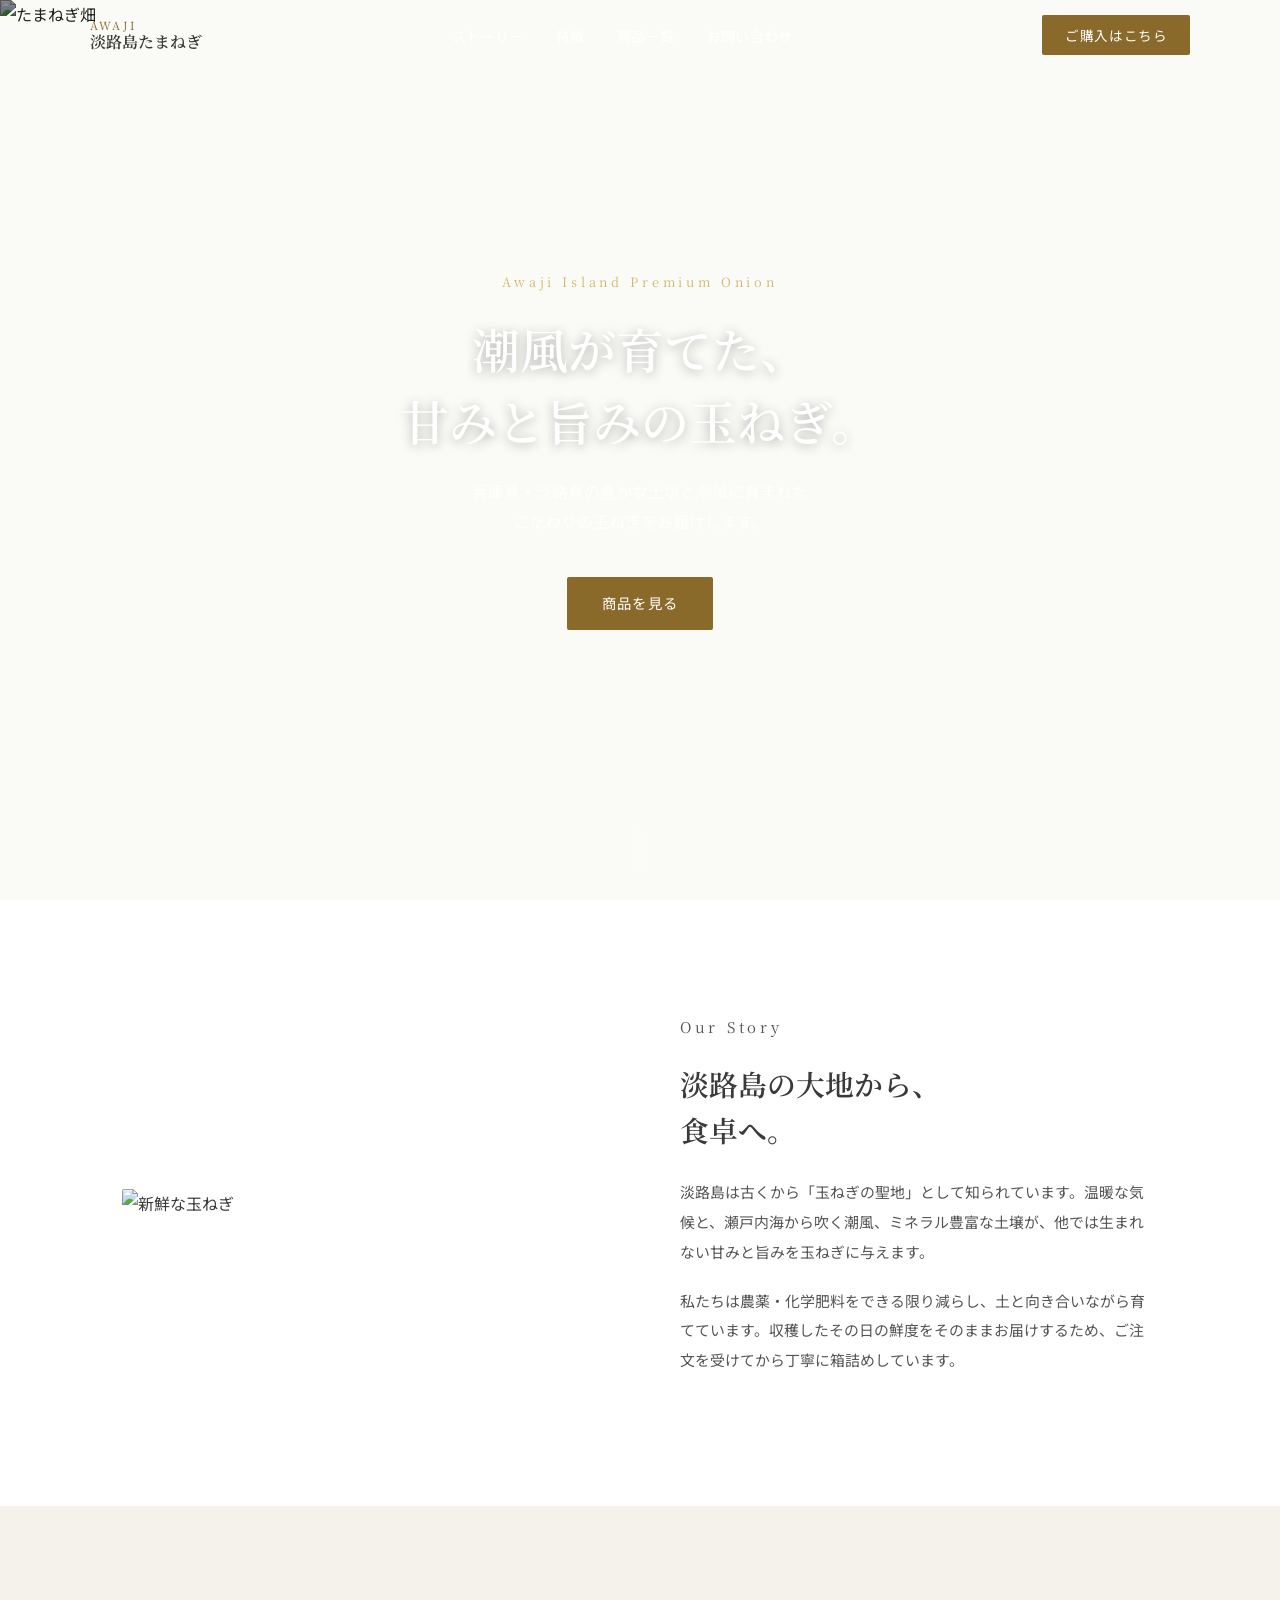
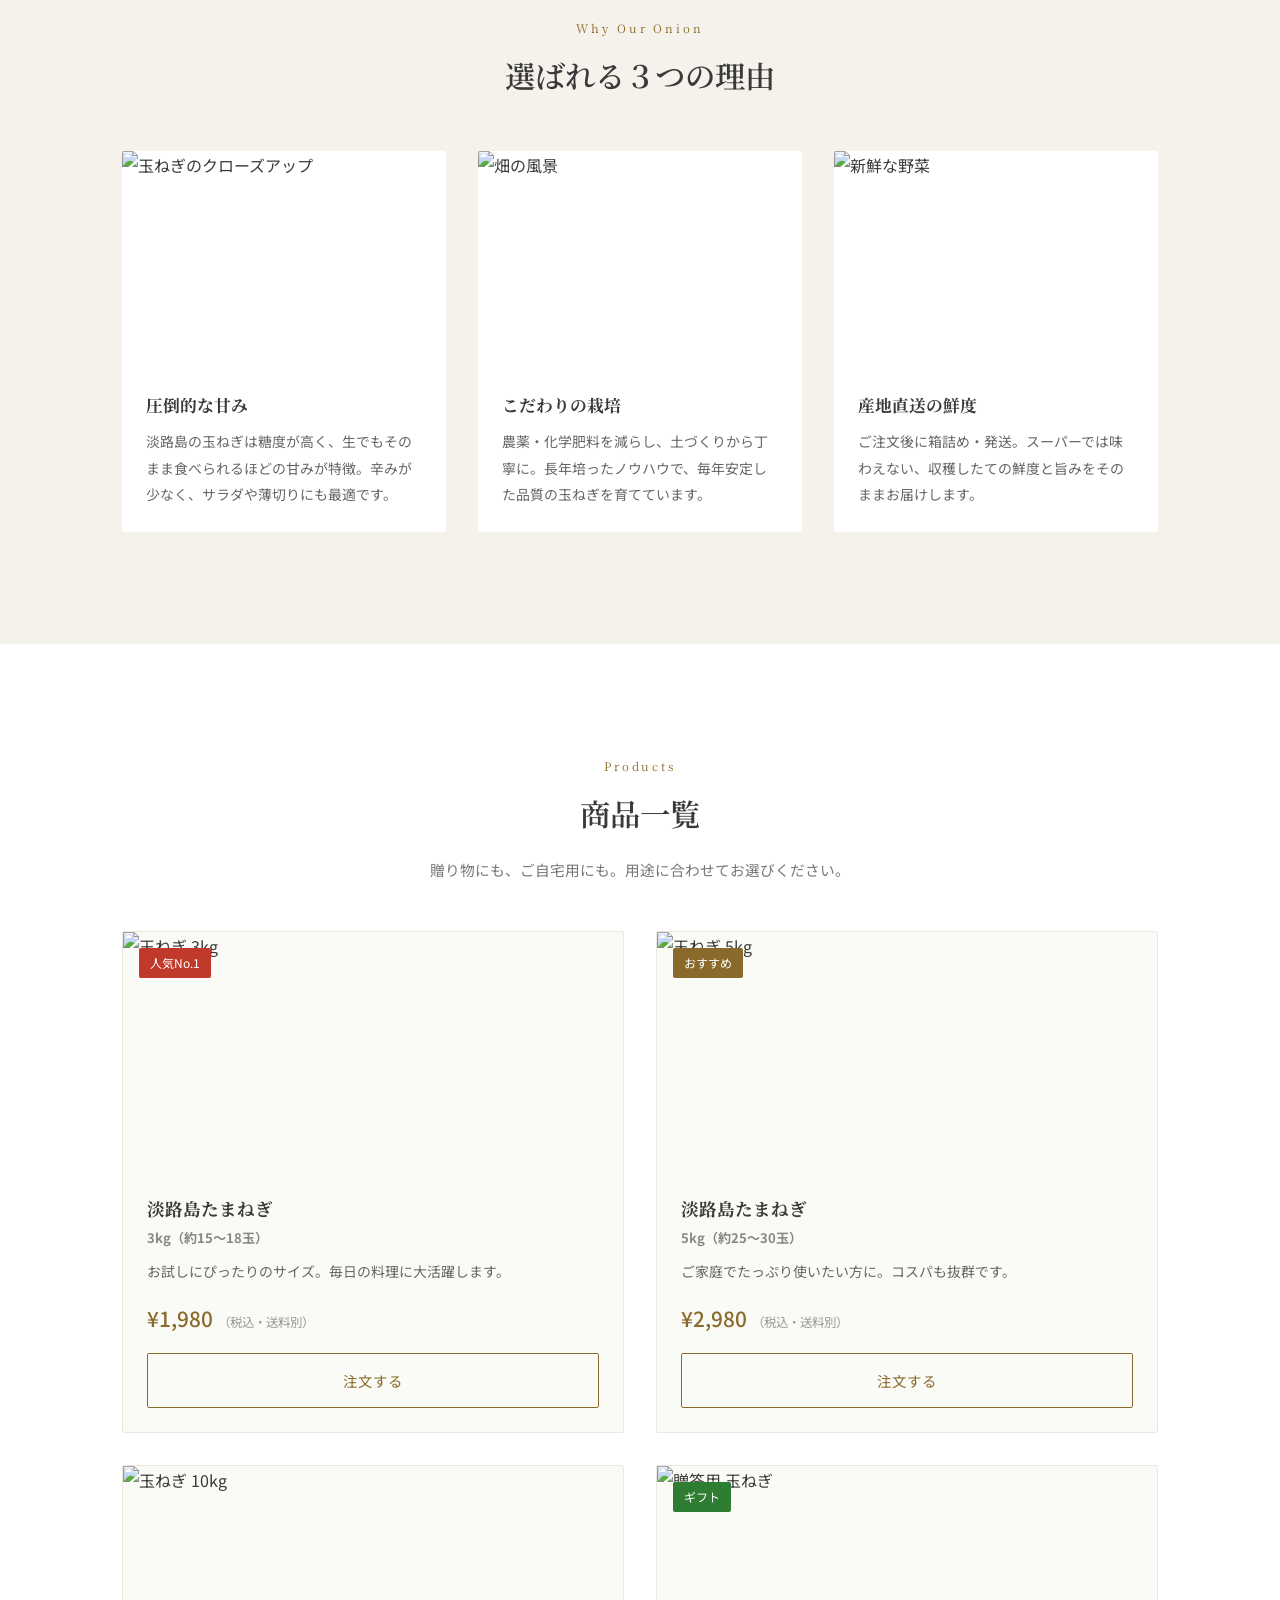
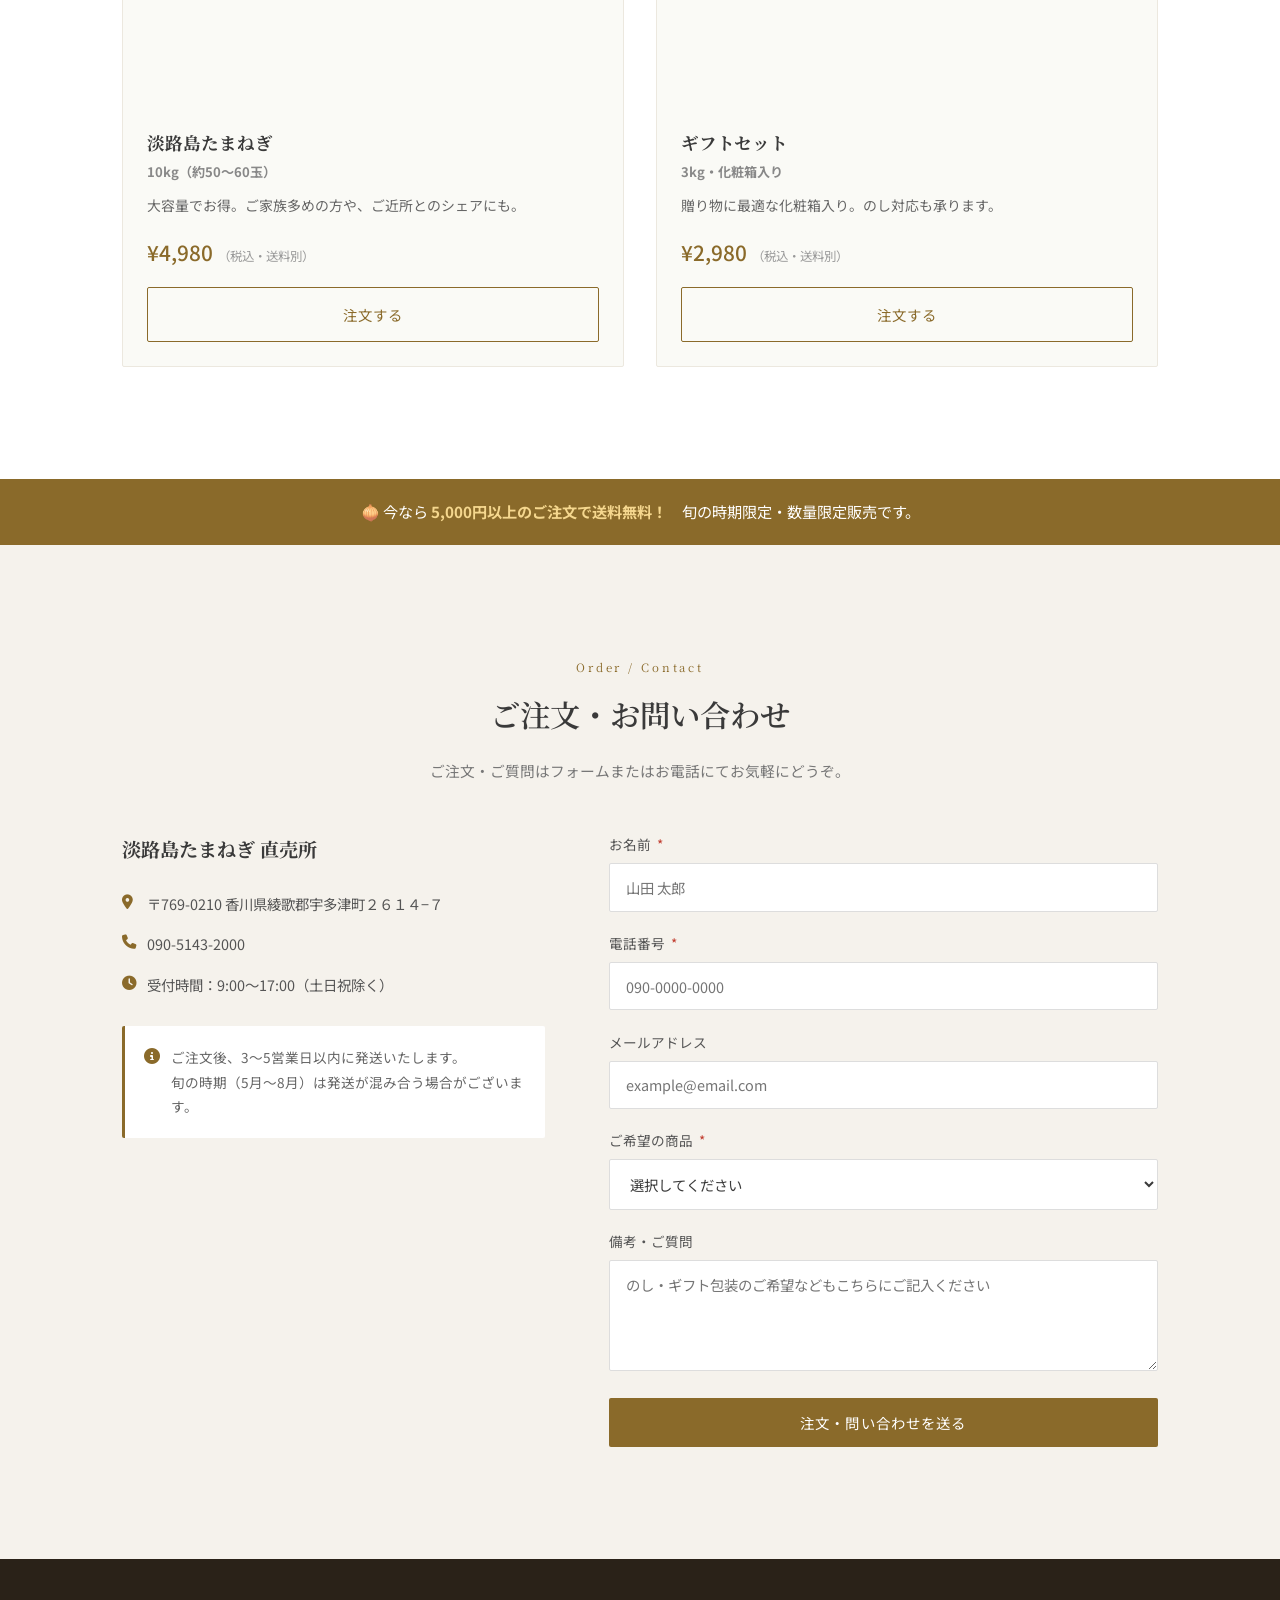
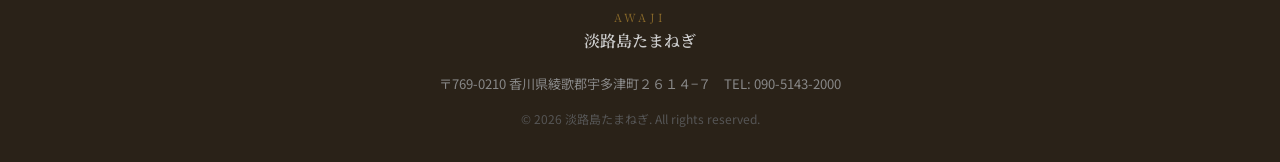
==== onion/index.html @ 984fafe0 "淡路島たまねぎ販売ページを新規作成 Co-Authored-By: Claude Sonnet 4.6 <noreply@anthropic.com>" ====
<!DOCTYPE html>
<html lang="ja">
<head>
  <meta charset="UTF-8">
  <meta name="viewport" content="width=device-width, initial-scale=1.0">
  <title>淡路島たまねぎ | 潮風が育てた甘みと旨み</title>
  <link rel="stylesheet" href="style.css">
  <link rel="preconnect" href="https://fonts.googleapis.com">
  <link href="https://fonts.googleapis.com/css2?family=Noto+Serif+JP:wght@300;400;600&family=Noto+Sans+JP:wght@300;400;500&display=swap" rel="stylesheet">
  <link rel="stylesheet" href="https://cdnjs.cloudflare.com/ajax/libs/font-awesome/6.5.0/css/all.min.css">
</head>
<body>

  <!-- ヘッダー -->
  <header id="header">
    <div class="header-inner">
      <div class="logo">
        <span class="logo-en">AWAJI</span>
        <span class="logo-ja">淡路島たまねぎ</span>
      </div>
      <nav>
        <ul>
          <li><a href="#story">ストーリー</a></li>
          <li><a href="#features">特徴</a></li>
          <li><a href="#products">商品一覧</a></li>
          <li><a href="#contact">お問い合わせ</a></li>
        </ul>
      </nav>
      <a href="#products" class="header-btn">ご購入はこちら</a>
      <button class="hamburger" id="hamburger">
        <span></span><span></span><span></span>
      </button>
    </div>
  </header>

  <!-- ヒーロー -->
  <section class="hero">
    <div class="hero-img-wrap">
      <img src="https://images.unsplash.com/photo-1574323347407-f5e1ad6d020b?w=1600&q=85" alt="たまねぎ畑" class="hero-img">
    </div>
    <div class="hero-content">
      <p class="hero-sub">Awaji Island Premium Onion</p>
      <h1>潮風が育てた、<br>甘みと旨みの玉ねぎ。</h1>
      <p class="hero-desc">兵庫県・淡路島の豊かな土壌と潮風に育まれた<br>こだわりの玉ねぎをお届けします。</p>
      <a href="#products" class="btn btn-primary">商品を見る</a>
    </div>
    <div class="hero-scroll"><span></span></div>
  </section>

  <!-- ストーリー -->
  <section id="story" class="story-section">
    <div class="container">
      <div class="story-wrap">
        <div class="story-img">
          <img src="https://images.unsplash.com/photo-1518977956812-cd3dbadaaf31?w=800&q=85" alt="新鮮な玉ねぎ">
        </div>
        <div class="story-text">
          <p class="section-label">Our Story</p>
          <h2>淡路島の大地から、<br>食卓へ。</h2>
          <p>淡路島は古くから「玉ねぎの聖地」として知られています。温暖な気候と、瀬戸内海から吹く潮風、ミネラル豊富な土壌が、他では生まれない甘みと旨みを玉ねぎに与えます。</p>
          <p>私たちは農薬・化学肥料をできる限り減らし、土と向き合いながら育てています。収穫したその日の鮮度をそのままお届けするため、ご注文を受けてから丁寧に箱詰めしています。</p>
        </div>
      </div>
    </div>
  </section>

  <!-- 特徴 -->
  <section id="features" class="features-section">
    <div class="container">
      <p class="section-label center">Why Our Onion</p>
      <h2 class="section-title">選ばれる３つの理由</h2>
      <div class="features-grid">
        <div class="feature-card">
          <div class="feature-img">
            <img src="https://images.unsplash.com/photo-1587735243615-c03f25aaff15?w=600&q=85" alt="玉ねぎのクローズアップ">
          </div>
          <h3>圧倒的な甘み</h3>
          <p>淡路島の玉ねぎは糖度が高く、生でもそのまま食べられるほどの甘みが特徴。辛みが少なく、サラダや薄切りにも最適です。</p>
        </div>
        <div class="feature-card">
          <div class="feature-img">
            <img src="https://images.unsplash.com/photo-1416879595882-3373a0480b5b?w=600&q=85" alt="畑の風景">
          </div>
          <h3>こだわりの栽培</h3>
          <p>農薬・化学肥料を減らし、土づくりから丁寧に。長年培ったノウハウで、毎年安定した品質の玉ねぎを育てています。</p>
        </div>
        <div class="feature-card">
          <div class="feature-img">
            <img src="https://images.unsplash.com/photo-1592924357228-91a4daadcfea?w=600&q=85" alt="新鮮な野菜">
          </div>
          <h3>産地直送の鮮度</h3>
          <p>ご注文後に箱詰め・発送。スーパーでは味わえない、収穫したての鮮度と旨みをそのままお届けします。</p>
        </div>
      </div>
    </div>
  </section>

  <!-- 商品一覧 -->
  <section id="products" class="products-section">
    <div class="container">
      <p class="section-label center">Products</p>
      <h2 class="section-title">商品一覧</h2>
      <p class="section-desc">贈り物にも、ご自宅用にも。用途に合わせてお選びください。</p>
      <div class="products-grid">

        <div class="product-card">
          <div class="product-img">
            <img src="https://images.unsplash.com/photo-1618512496248-a07fe83aa8cb?w=600&q=85" alt="玉ねぎ 3kg">
            <span class="product-badge">人気No.1</span>
          </div>
          <div class="product-info">
            <h3>淡路島たまねぎ<br><small>3kg（約15〜18玉）</small></h3>
            <p>お試しにぴったりのサイズ。毎日の料理に大活躍します。</p>
            <div class="product-price">¥1,980 <span>（税込・送料別）</span></div>
            <a href="#contact" class="btn btn-outline">注文する</a>
          </div>
        </div>

        <div class="product-card">
          <div class="product-img">
            <img src="https://images.unsplash.com/photo-1557844352-761f2565b576?w=600&q=85" alt="玉ねぎ 5kg">
            <span class="product-badge popular">おすすめ</span>
          </div>
          <div class="product-info">
            <h3>淡路島たまねぎ<br><small>5kg（約25〜30玉）</small></h3>
            <p>ご家庭でたっぷり使いたい方に。コスパも抜群です。</p>
            <div class="product-price">¥2,980 <span>（税込・送料別）</span></div>
            <a href="#contact" class="btn btn-outline">注文する</a>
          </div>
        </div>

        <div class="product-card">
          <div class="product-img">
            <img src="https://images.unsplash.com/photo-1598170845058-32b9d6a5da37?w=600&q=85" alt="玉ねぎ 10kg">
          </div>
          <div class="product-info">
            <h3>淡路島たまねぎ<br><small>10kg（約50〜60玉）</small></h3>
            <p>大容量でお得。ご家族多めの方や、ご近所とのシェアにも。</p>
            <div class="product-price">¥4,980 <span>（税込・送料別）</span></div>
            <a href="#contact" class="btn btn-outline">注文する</a>
          </div>
        </div>

        <div class="product-card">
          <div class="product-img">
            <img src="https://images.unsplash.com/photo-1549009587-ed5e19e52bde?w=600&q=85" alt="贈答用 玉ねぎ">
            <span class="product-badge gift">ギフト</span>
          </div>
          <div class="product-info">
            <h3>ギフトセット<br><small>3kg・化粧箱入り</small></h3>
            <p>贈り物に最適な化粧箱入り。のし対応も承ります。</p>
            <div class="product-price">¥2,980 <span>（税込・送料別）</span></div>
            <a href="#contact" class="btn btn-outline">注文する</a>
          </div>
        </div>

      </div>
    </div>
  </section>

  <!-- 帯バナー -->
  <div class="banner">
    <div class="container">
      <p>🧅 今なら <strong>5,000円以上のご注文で送料無料！</strong>　旬の時期限定・数量限定販売です。</p>
    </div>
  </div>

  <!-- お問い合わせ・注文 -->
  <section id="contact" class="contact-section">
    <div class="container">
      <p class="section-label center">Order / Contact</p>
      <h2 class="section-title">ご注文・お問い合わせ</h2>
      <p class="section-desc">ご注文・ご質問はフォームまたはお電話にてお気軽にどうぞ。</p>
      <div class="contact-wrap">
        <div class="contact-info">
          <h3>淡路島たまねぎ 直売所</h3>
          <ul>
            <li><i class="fas fa-location-dot"></i> 〒769-0210 香川県綾歌郡宇多津町２６１４−７</li>
            <li><i class="fas fa-phone"></i> <a href="tel:090-5143-2000">090-5143-2000</a></li>
            <li><i class="fas fa-clock"></i> 受付時間：9:00〜17:00（土日祝除く）</li>
          </ul>
          <div class="contact-note">
            <i class="fas fa-circle-info"></i>
            <p>ご注文後、3〜5営業日以内に発送いたします。<br>旬の時期（5月〜8月）は発送が混み合う場合がございます。</p>
          </div>
        </div>
        <form class="contact-form">
          <div class="form-group">
            <label>お名前 <span>*</span></label>
            <input type="text" placeholder="山田 太郎">
          </div>
          <div class="form-group">
            <label>電話番号 <span>*</span></label>
            <input type="tel" placeholder="090-0000-0000">
          </div>
          <div class="form-group">
            <label>メールアドレス</label>
            <input type="email" placeholder="example@email.com">
          </div>
          <div class="form-group">
            <label>ご希望の商品 <span>*</span></label>
            <select>
              <option value="">選択してください</option>
              <option>淡路島たまねぎ 3kg ¥1,980</option>
              <option>淡路島たまねぎ 5kg ¥2,980</option>
              <option>淡路島たまねぎ 10kg ¥4,980</option>
              <option>ギフトセット 3kg ¥2,980</option>
            </select>
          </div>
          <div class="form-group">
            <label>備考・ご質問</label>
            <textarea rows="4" placeholder="のし・ギフト包装のご希望などもこちらにご記入ください"></textarea>
          </div>
          <button type="submit" class="btn btn-primary full">注文・問い合わせを送る</button>
        </form>
      </div>
    </div>
  </section>

  <!-- フッター -->
  <footer>
    <div class="footer-inner">
      <div class="footer-logo">
        <span class="logo-en">AWAJI</span>
        <span class="logo-ja">淡路島たまねぎ</span>
      </div>
      <p class="footer-addr">〒769-0210 香川県綾歌郡宇多津町２６１４−７　TEL: 090-5143-2000</p>
      <p class="footer-copy">&copy; 2026 淡路島たまねぎ. All rights reserved.</p>
    </div>
  </footer>

  <script>
    // ハンバーガーメニュー
    const btn = document.getElementById('hamburger');
    const menu = document.querySelector('nav ul');
    btn.addEventListener('click', () => {
      btn.classList.toggle('open');
      menu.classList.toggle('open');
    });
    menu.querySelectorAll('a').forEach(a => {
      a.addEventListener('click', () => {
        btn.classList.remove('open');
        menu.classList.remove('open');
      });
    });

    // スクロールでヘッダーに背景追加
    window.addEventListener('scroll', () => {
      document.getElementById('header').classList.toggle('scrolled', window.scrollY > 50);
    });
  </script>

</body>
</html>
---- onion/style.css ----
* {
  margin: 0;
  padding: 0;
  box-sizing: border-box;
}

html { scroll-behavior: smooth; }

body {
  font-family: 'Noto Sans JP', 'Hiragino Sans', Meiryo, sans-serif;
  color: #3a3a3a;
  line-height: 1.8;
  background: #fafaf6;
}

.container {
  max-width: 1100px;
  margin: 0 auto;
  padding: 0 2rem;
}

/* ========== ヘッダー ========== */
#header {
  position: fixed;
  top: 0;
  left: 0;
  right: 0;
  z-index: 100;
  padding: 0 2rem;
  transition: background 0.3s, box-shadow 0.3s;
}

#header.scrolled {
  background: rgba(255,255,255,0.97);
  box-shadow: 0 2px 12px rgba(0,0,0,0.08);
}

.header-inner {
  max-width: 1100px;
  margin: 0 auto;
  display: flex;
  align-items: center;
  justify-content: space-between;
  height: 70px;
}

.logo {
  display: flex;
  flex-direction: column;
  line-height: 1.2;
}

.logo-en {
  font-family: 'Noto Serif JP', serif;
  font-size: 0.7rem;
  letter-spacing: 0.2em;
  color: #8a6a2a;
}

.logo-ja {
  font-family: 'Noto Serif JP', serif;
  font-size: 1rem;
  font-weight: 600;
  color: #3a3a3a;
}

#header.scrolled .logo-ja { color: #3a3a3a; }

nav ul {
  list-style: none;
  display: flex;
  gap: 2rem;
}

nav ul a {
  font-size: 0.88rem;
  color: #fff;
  text-decoration: none;
  transition: color 0.2s;
  letter-spacing: 0.03em;
}

#header.scrolled nav ul a { color: #3a3a3a; }
nav ul a:hover { color: #8a6a2a; }

.header-btn {
  background: #8a6a2a;
  color: #fff;
  padding: 0.5rem 1.4rem;
  border-radius: 2px;
  text-decoration: none;
  font-size: 0.85rem;
  letter-spacing: 0.05em;
  transition: background 0.2s;
}

.header-btn:hover { background: #6a4e1a; }

/* ========== ハンバーガー ========== */
.hamburger {
  display: none;
  flex-direction: column;
  gap: 5px;
  cursor: pointer;
  background: none;
  border: none;
  padding: 4px;
}

.hamburger span {
  display: block;
  width: 24px;
  height: 2px;
  background: #fff;
  border-radius: 2px;
  transition: all 0.3s;
}

#header.scrolled .hamburger span { background: #3a3a3a; }

.hamburger.open span:nth-child(1) { transform: translateY(7px) rotate(45deg); }
.hamburger.open span:nth-child(2) { opacity: 0; }
.hamburger.open span:nth-child(3) { transform: translateY(-7px) rotate(-45deg); }

/* ========== ヒーロー ========== */
.hero {
  position: relative;
  height: 100vh;
  min-height: 600px;
  display: flex;
  align-items: center;
  justify-content: center;
  overflow: hidden;
}

.hero-img-wrap {
  position: absolute;
  inset: 0;
}

.hero-img {
  width: 100%;
  height: 100%;
  object-fit: cover;
  filter: brightness(0.55);
}

.hero-content {
  position: relative;
  text-align: center;
  color: #fff;
  padding: 0 1.5rem;
}

.hero-sub {
  font-family: 'Noto Serif JP', serif;
  font-size: 0.8rem;
  letter-spacing: 0.3em;
  color: #d4b870;
  margin-bottom: 1.2rem;
}

.hero-content h1 {
  font-family: 'Noto Serif JP', serif;
  font-size: 3rem;
  font-weight: 600;
  line-height: 1.5;
  margin-bottom: 1.2rem;
  text-shadow: 0 2px 12px rgba(0,0,0,0.3);
}

.hero-desc {
  font-size: 1rem;
  color: rgba(255,255,255,0.85);
  margin-bottom: 2.5rem;
  line-height: 1.9;
}

.hero-scroll {
  position: absolute;
  bottom: 2rem;
  left: 50%;
  transform: translateX(-50%);
}

.hero-scroll span {
  display: block;
  width: 1px;
  height: 60px;
  background: linear-gradient(to bottom, transparent, rgba(255,255,255,0.7));
  margin: 0 auto;
  animation: scrollLine 1.8s ease-in-out infinite;
}

@keyframes scrollLine {
  0% { transform: scaleY(0); transform-origin: top; }
  50% { transform: scaleY(1); transform-origin: top; }
  51% { transform: scaleY(1); transform-origin: bottom; }
  100% { transform: scaleY(0); transform-origin: bottom; }
}

/* ========== ボタン共通 ========== */
.btn {
  display: inline-block;
  padding: 0.85rem 2.2rem;
  font-size: 0.9rem;
  letter-spacing: 0.08em;
  text-decoration: none;
  border-radius: 2px;
  transition: all 0.25s;
  cursor: pointer;
  border: none;
  font-family: inherit;
}

.btn-primary {
  background: #8a6a2a;
  color: #fff;
}

.btn-primary:hover { background: #6a4e1a; }

.btn-outline {
  border: 1px solid #8a6a2a;
  color: #8a6a2a;
  background: transparent;
  display: block;
  text-align: center;
}

.btn-outline:hover { background: #8a6a2a; color: #fff; }
.btn.full { width: 100%; text-align: center; }

/* ========== セクション共通 ========== */
.section-label {
  font-size: 0.72rem;
  letter-spacing: 0.25em;
  color: #8a6a2a;
  font-family: 'Noto Serif JP', serif;
  margin-bottom: 0.6rem;
}

.section-label.center { text-align: center; }

.section-title {
  font-family: 'Noto Serif JP', serif;
  font-size: 1.9rem;
  font-weight: 600;
  text-align: center;
  margin-bottom: 1rem;
}

.section-desc {
  text-align: center;
  color: #777;
  font-size: 0.92rem;
  margin-bottom: 3rem;
}

/* ========== ストーリー ========== */
.story-section {
  padding: 7rem 0;
  background: #fff;
}

.story-wrap {
  display: grid;
  grid-template-columns: 1fr 1fr;
  gap: 5rem;
  align-items: center;
}

.story-img img {
  width: 100%;
  height: 480px;
  object-fit: cover;
  border-radius: 2px;
}

.story-text h2 {
  font-family: 'Noto Serif JP', serif;
  font-size: 1.8rem;
  font-weight: 600;
  line-height: 1.6;
  margin-bottom: 1.5rem;
}

.story-text p {
  color: #555;
  font-size: 0.93rem;
  margin-bottom: 1.2rem;
  line-height: 2;
}

/* ========== 特徴 ========== */
.features-section {
  padding: 7rem 0;
  background: #f5f2ec;
}

.features-grid {
  display: grid;
  grid-template-columns: repeat(3, 1fr);
  gap: 2rem;
  margin-top: 3rem;
}

.feature-card {
  background: #fff;
  border-radius: 2px;
  overflow: hidden;
}

.feature-img img {
  width: 100%;
  height: 220px;
  object-fit: cover;
  display: block;
  transition: transform 0.4s;
}

.feature-card:hover .feature-img img { transform: scale(1.04); }

.feature-card h3 {
  font-family: 'Noto Serif JP', serif;
  font-size: 1.05rem;
  padding: 1.2rem 1.5rem 0.5rem;
}

.feature-card p {
  font-size: 0.87rem;
  color: #666;
  padding: 0 1.5rem 1.5rem;
  line-height: 1.9;
}

/* ========== 商品 ========== */
.products-section {
  padding: 7rem 0;
  background: #fff;
}

.products-grid {
  display: grid;
  grid-template-columns: repeat(2, 1fr);
  gap: 2rem;
}

.product-card {
  background: #fafaf6;
  border: 1px solid #ece8df;
  border-radius: 2px;
  overflow: hidden;
  transition: box-shadow 0.3s;
}

.product-card:hover { box-shadow: 0 8px 30px rgba(0,0,0,0.1); }

.product-img {
  position: relative;
  overflow: hidden;
}

.product-img img {
  width: 100%;
  height: 240px;
  object-fit: cover;
  display: block;
  transition: transform 0.4s;
}

.product-card:hover .product-img img { transform: scale(1.04); }

.product-badge {
  position: absolute;
  top: 1rem;
  left: 1rem;
  background: #c0392b;
  color: #fff;
  font-size: 0.75rem;
  padding: 0.25rem 0.7rem;
  border-radius: 2px;
}

.product-badge.popular { background: #8a6a2a; }
.product-badge.gift { background: #2e7d32; }

.product-info {
  padding: 1.5rem;
}

.product-info h3 {
  font-family: 'Noto Serif JP', serif;
  font-size: 1.1rem;
  margin-bottom: 0.6rem;
  line-height: 1.5;
}

.product-info h3 small {
  font-size: 0.82rem;
  color: #888;
  font-family: 'Noto Sans JP', sans-serif;
}

.product-info p {
  font-size: 0.87rem;
  color: #666;
  margin-bottom: 1rem;
  line-height: 1.8;
}

.product-price {
  font-size: 1.3rem;
  font-weight: 500;
  color: #8a6a2a;
  margin-bottom: 1rem;
}

.product-price span {
  font-size: 0.78rem;
  color: #999;
  font-weight: 400;
}

/* ========== バナー ========== */
.banner {
  background: #8a6a2a;
  color: #fff;
  padding: 1.2rem 0;
  text-align: center;
  font-size: 0.95rem;
}

.banner strong { color: #f5d78e; }

/* ========== お問い合わせ ========== */
.contact-section {
  padding: 7rem 0;
  background: #f5f2ec;
}

.contact-wrap {
  display: grid;
  grid-template-columns: 1fr 1.3fr;
  gap: 4rem;
  margin-top: 3rem;
}

.contact-info h3 {
  font-family: 'Noto Serif JP', serif;
  font-size: 1.2rem;
  margin-bottom: 1.5rem;
}

.contact-info ul {
  list-style: none;
}

.contact-info ul li {
  display: flex;
  align-items: flex-start;
  gap: 0.7rem;
  margin-bottom: 0.9rem;
  font-size: 0.9rem;
  color: #555;
}

.contact-info ul li i { color: #8a6a2a; margin-top: 4px; width: 14px; }
.contact-info ul li a { color: #555; text-decoration: none; }

.contact-note {
  display: flex;
  gap: 0.7rem;
  margin-top: 1.8rem;
  background: #fff;
  padding: 1.2rem;
  border-radius: 2px;
  border-left: 3px solid #8a6a2a;
}

.contact-note i { color: #8a6a2a; margin-top: 3px; flex-shrink: 0; }
.contact-note p { font-size: 0.85rem; color: #666; line-height: 1.8; }

.contact-form {
  display: flex;
  flex-direction: column;
  gap: 1.2rem;
}

.form-group label {
  display: block;
  font-size: 0.85rem;
  margin-bottom: 0.4rem;
  color: #555;
}

.form-group label span { color: #c0392b; margin-left: 0.2rem; }

.form-group input,
.form-group select,
.form-group textarea {
  width: 100%;
  padding: 0.8rem 1rem;
  border: 1px solid #ddd;
  border-radius: 2px;
  font-size: 0.9rem;
  font-family: inherit;
  background: #fff;
  color: #3a3a3a;
  transition: border 0.2s;
}

.form-group input:focus,
.form-group select:focus,
.form-group textarea:focus {
  outline: none;
  border-color: #8a6a2a;
}

/* ========== フッター ========== */
footer {
  background: #2a2218;
  color: #888;
  padding: 3rem 0 2rem;
}

.footer-inner {
  max-width: 1100px;
  margin: 0 auto;
  padding: 0 2rem;
  text-align: center;
}

.footer-logo {
  display: flex;
  flex-direction: column;
  align-items: center;
  margin-bottom: 1rem;
}

.footer-logo .logo-en {
  color: #8a6a2a;
  font-family: 'Noto Serif JP', serif;
  font-size: 0.7rem;
  letter-spacing: 0.3em;
}

.footer-logo .logo-ja {
  color: #ccc;
  font-family: 'Noto Serif JP', serif;
  font-size: 1rem;
}

.footer-addr {
  font-size: 0.82rem;
  margin-bottom: 0.8rem;
}

.footer-copy {
  font-size: 0.75rem;
  color: #555;
}

/* ========== レスポンシブ ========== */
@media (max-width: 768px) {
  .hamburger { display: flex; }

  nav ul {
    display: none;
    position: fixed;
    top: 70px;
    left: 0;
    right: 0;
    background: rgba(255,255,255,0.97);
    flex-direction: column;
    gap: 0;
    padding: 0.5rem 0;
    z-index: 200;
    box-shadow: 0 4px 12px rgba(0,0,0,0.1);
  }

  nav ul.open { display: flex; }
  nav ul a { color: #3a3a3a !important; padding: 0.9rem 2rem; display: block; border-bottom: 1px solid #eee; }
  .header-btn { display: none; }

  .hero-content h1 { font-size: 2rem; }
  .hero-desc { font-size: 0.9rem; }

  .story-wrap { grid-template-columns: 1fr; gap: 2rem; }
  .story-img img { height: 280px; }

  .features-grid { grid-template-columns: 1fr; }
  .products-grid { grid-template-columns: 1fr; }
  .contact-wrap { grid-template-columns: 1fr; gap: 2rem; }
}
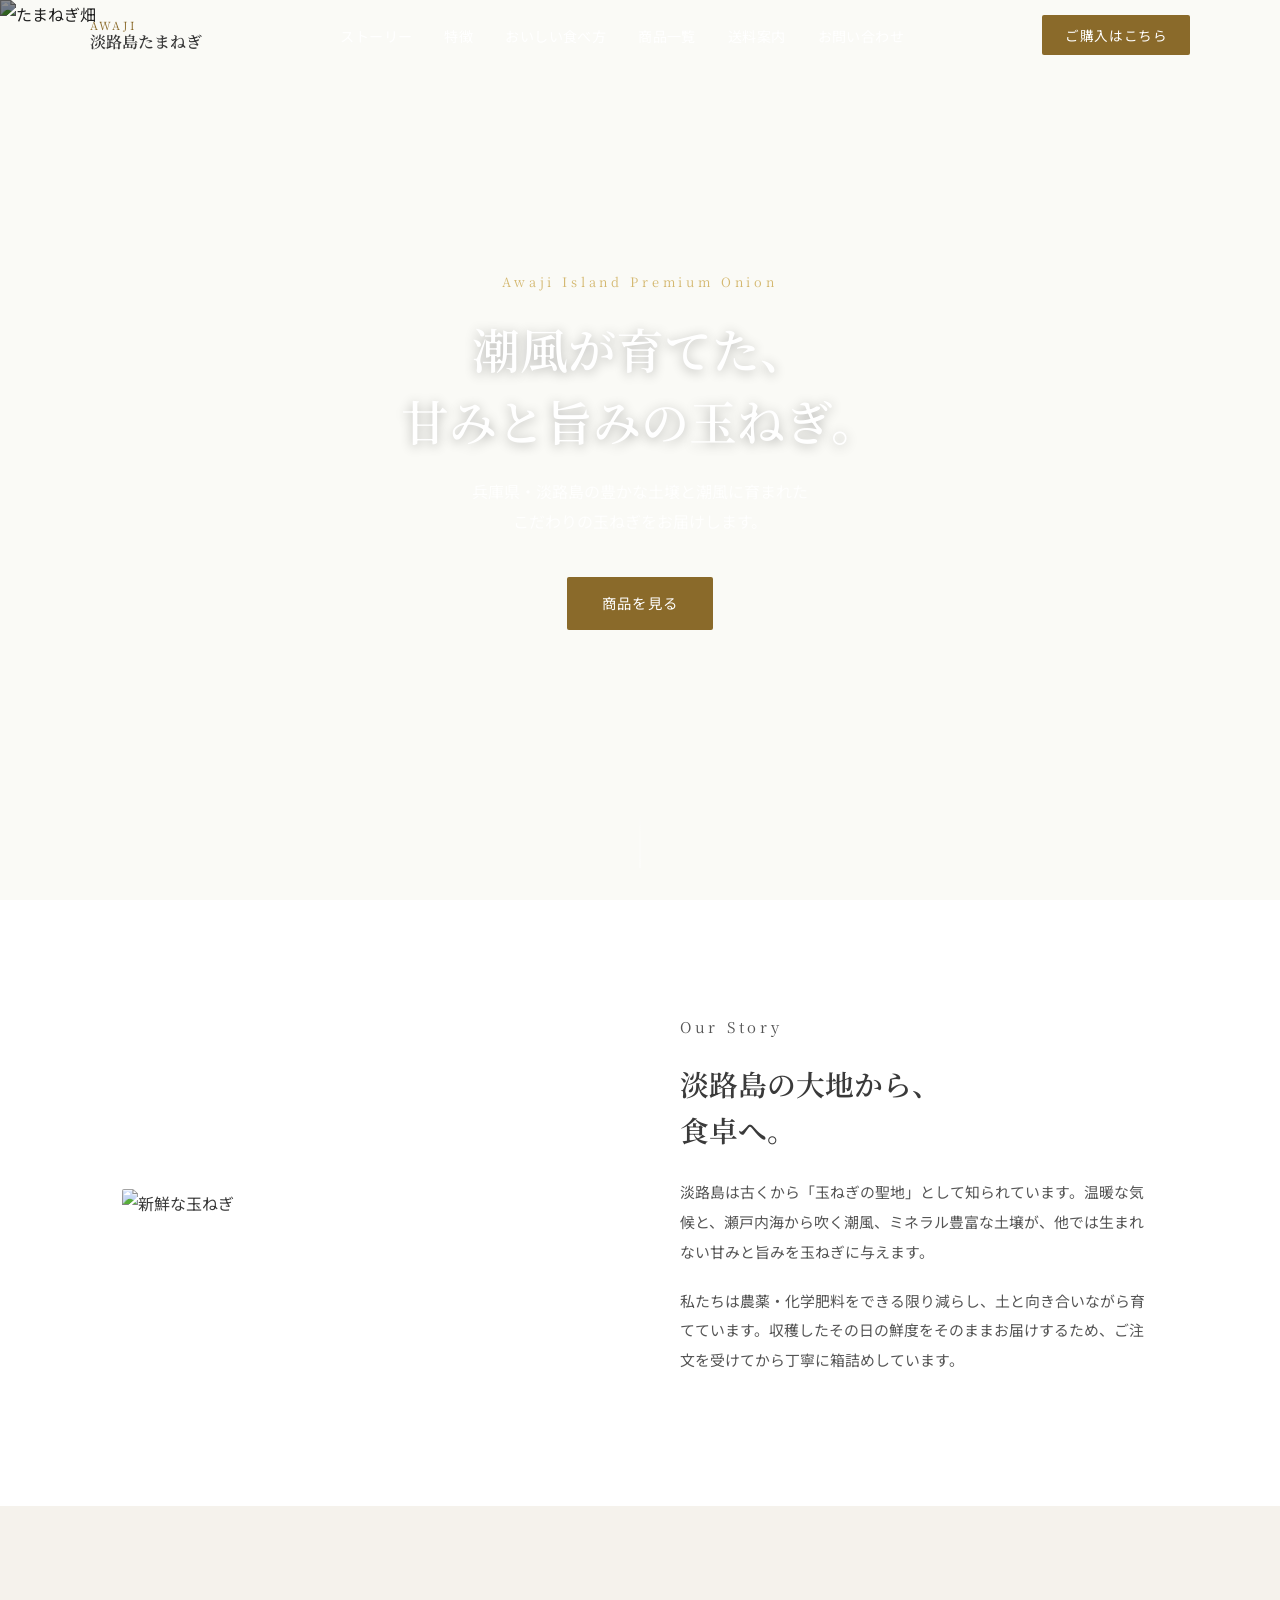
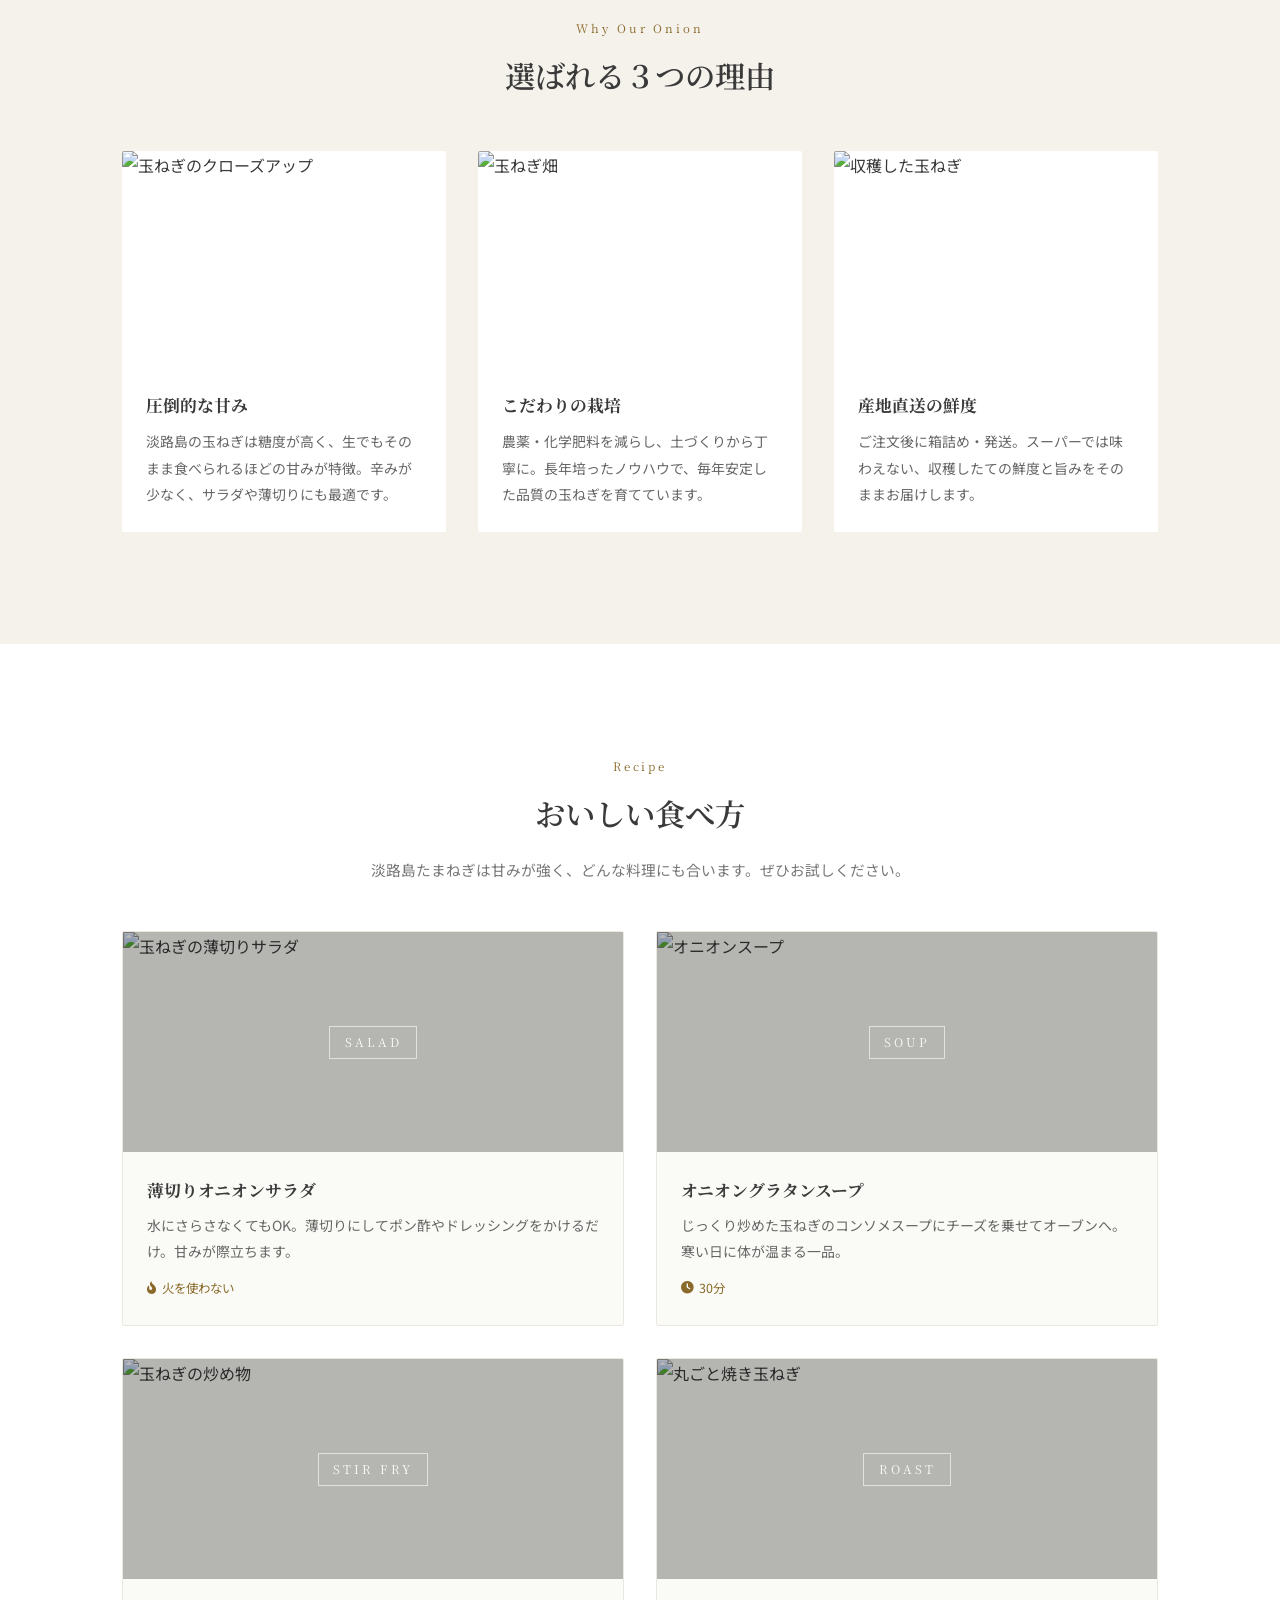
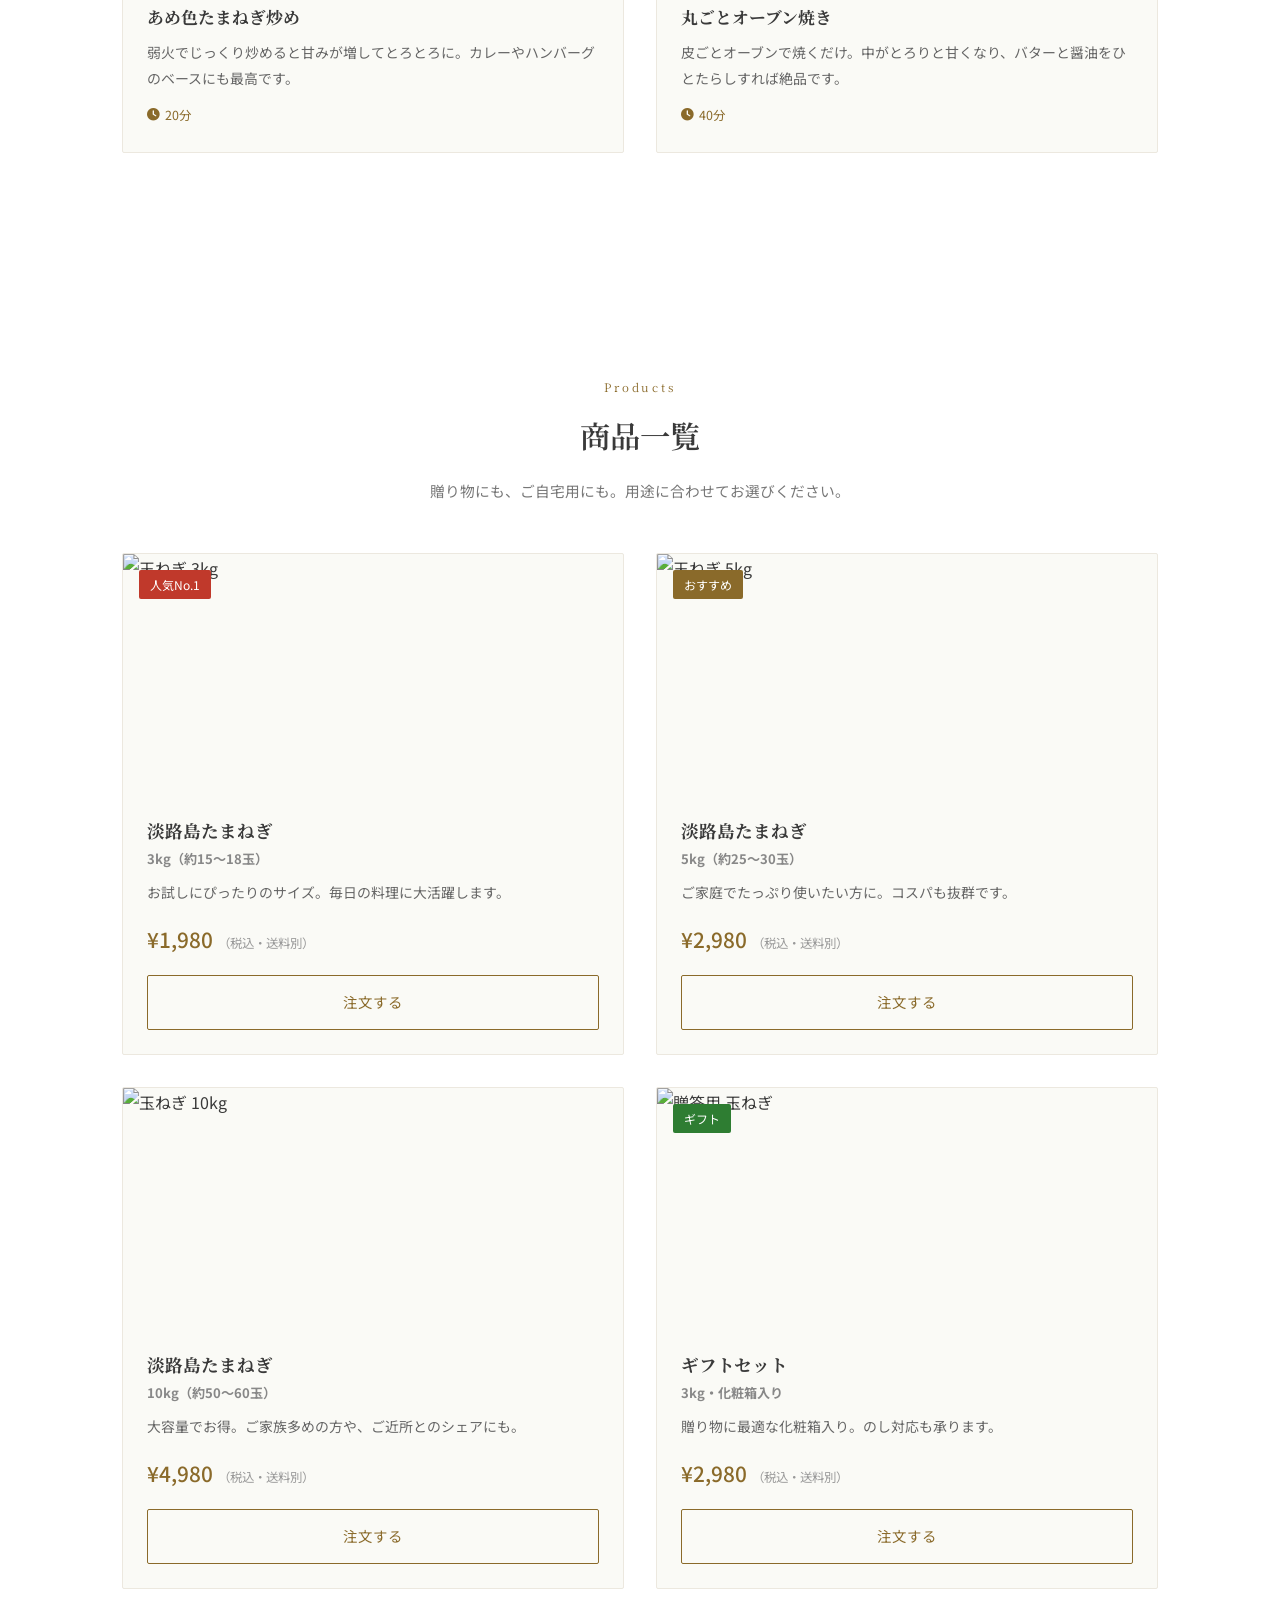
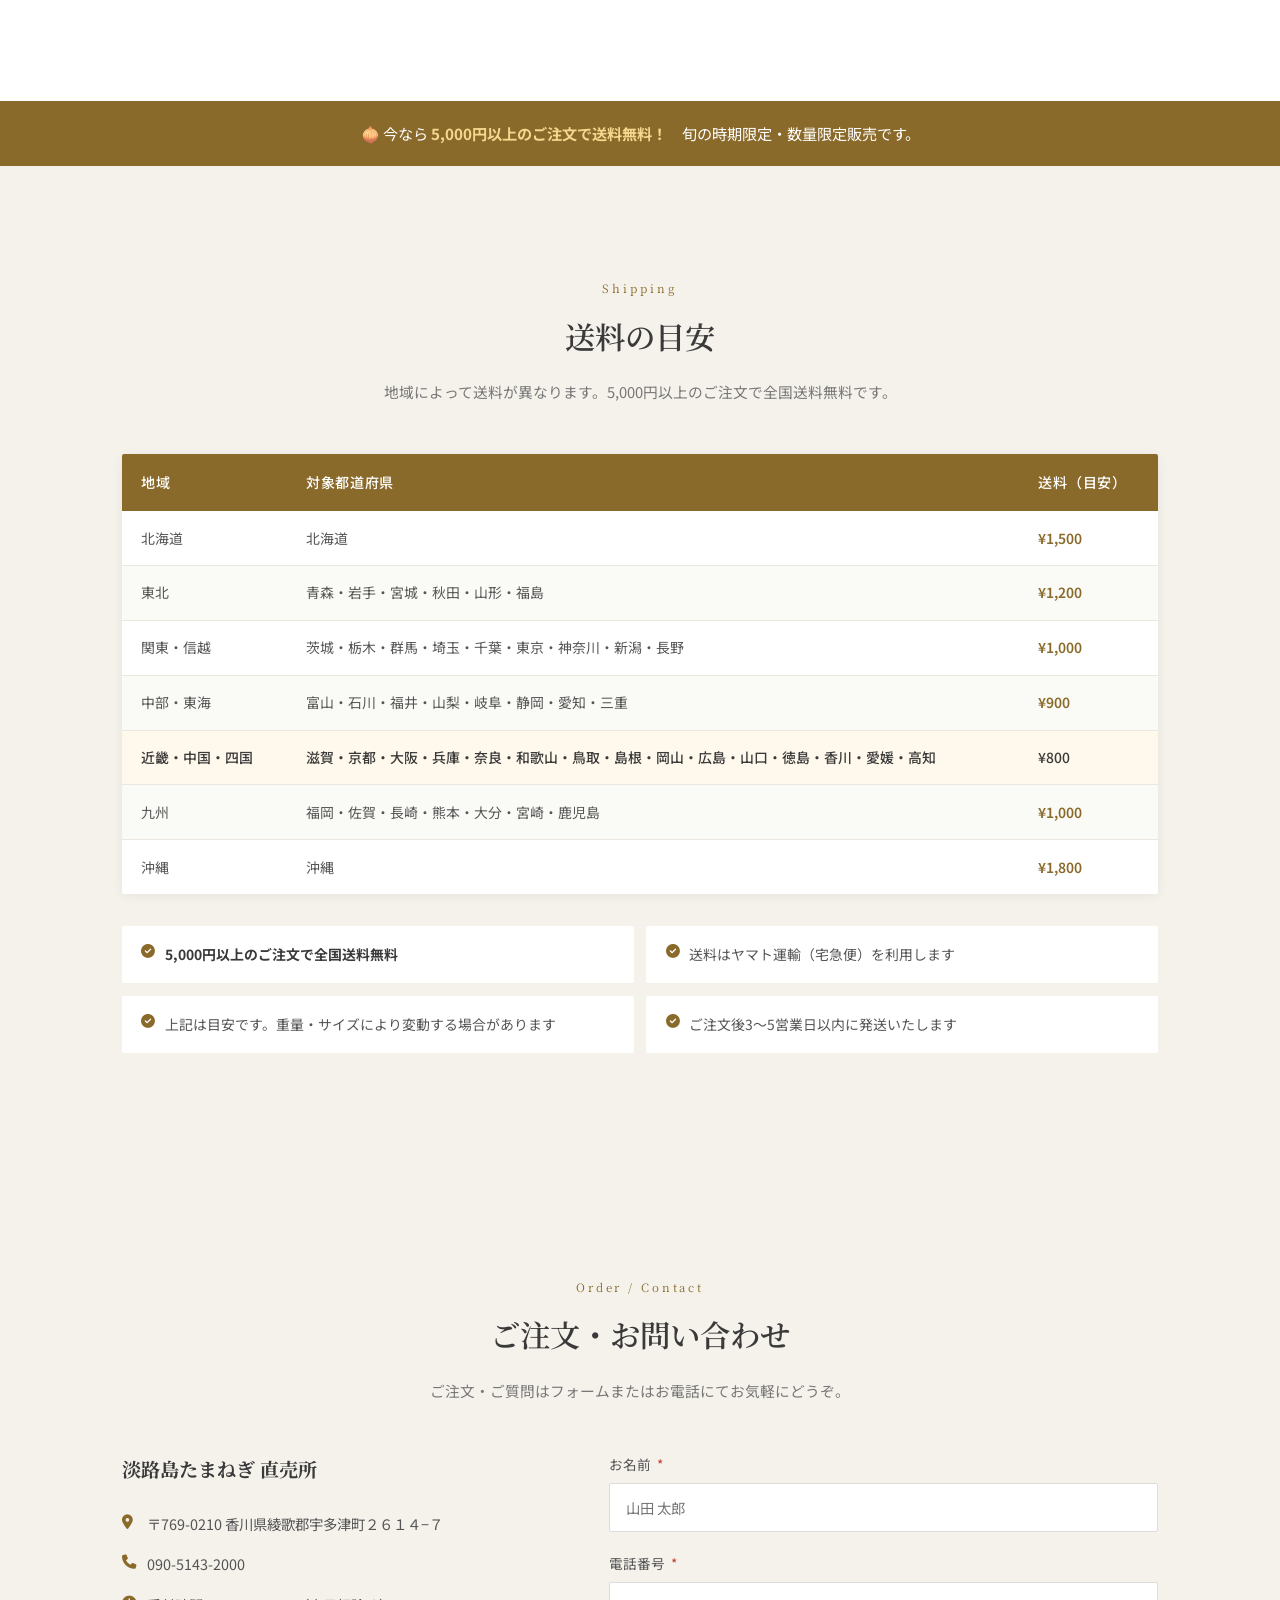
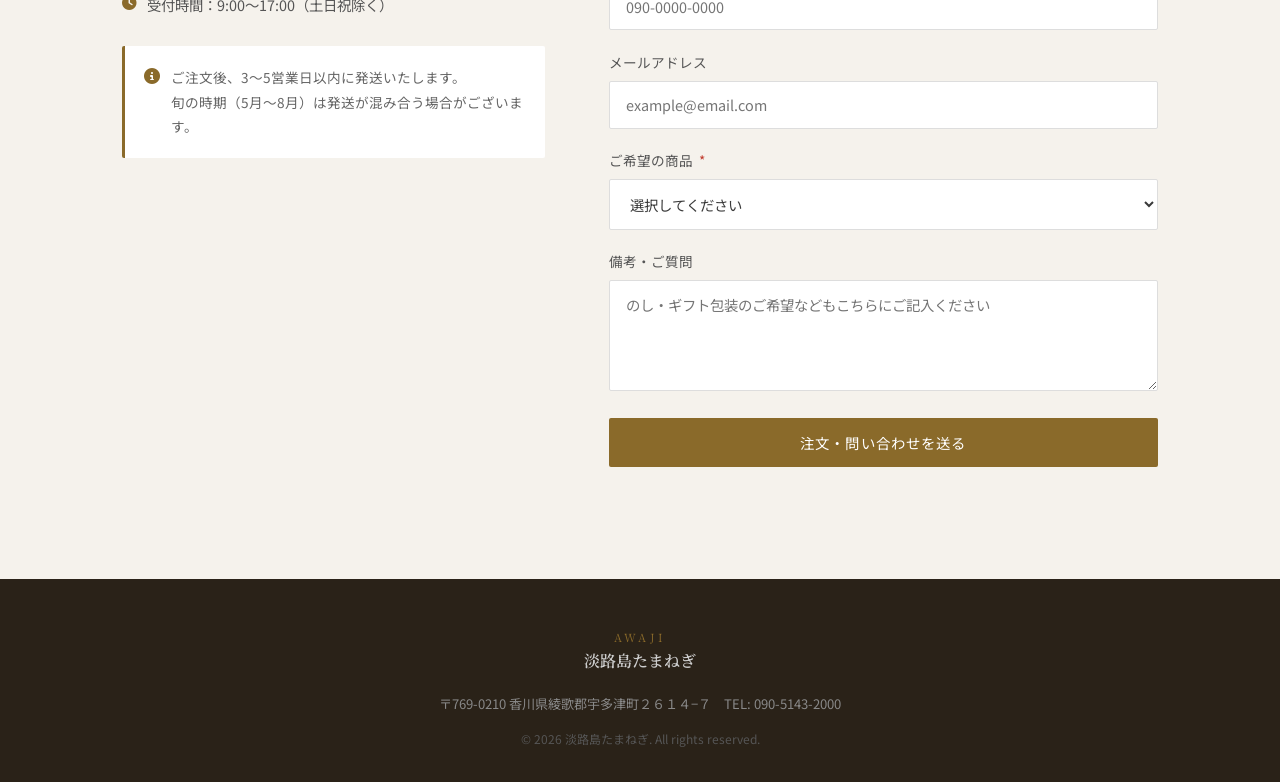
==== commit e34f6c45: "玉ねぎ専用画像に変更・おいしい食べ方・送料目安セクション追加 Co-Authored-By: Claude Sonnet 4.6 <noreply@anthropic.com>" ====
--- a/onion/index.html
+++ b/onion/index.html
@@ -22,7 +22,9 @@
         <ul>
           <li><a href="#story">ストーリー</a></li>
           <li><a href="#features">特徴</a></li>
+          <li><a href="#recipe">おいしい食べ方</a></li>
           <li><a href="#products">商品一覧</a></li>
+          <li><a href="#shipping">送料案内</a></li>
           <li><a href="#contact">お問い合わせ</a></li>
         </ul>
       </nav>
@@ -52,7 +54,7 @@
     <div class="container">
       <div class="story-wrap">
         <div class="story-img">
-          <img src="https://images.unsplash.com/photo-1518977956812-cd3dbadaaf31?w=800&q=85" alt="新鮮な玉ねぎ">
+          <img src="https://images.unsplash.com/photo-1618512496248-a07fe83aa8cb?w=800&q=85" alt="新鮮な玉ねぎ">
         </div>
         <div class="story-text">
           <p class="section-label">Our Story</p>
@@ -79,18 +81,86 @@
         </div>
         <div class="feature-card">
           <div class="feature-img">
-            <img src="https://images.unsplash.com/photo-1416879595882-3373a0480b5b?w=600&q=85" alt="畑の風景">
+            <img src="https://images.unsplash.com/photo-1574323347407-f5e1ad6d020b?w=600&q=85" alt="玉ねぎ畑">
           </div>
           <h3>こだわりの栽培</h3>
           <p>農薬・化学肥料を減らし、土づくりから丁寧に。長年培ったノウハウで、毎年安定した品質の玉ねぎを育てています。</p>
         </div>
         <div class="feature-card">
           <div class="feature-img">
-            <img src="https://images.unsplash.com/photo-1592924357228-91a4daadcfea?w=600&q=85" alt="新鮮な野菜">
+            <img src="https://images.unsplash.com/photo-1618512496248-a07fe83aa8cb?w=600&q=85" alt="収穫した玉ねぎ">
           </div>
           <h3>産地直送の鮮度</h3>
           <p>ご注文後に箱詰め・発送。スーパーでは味わえない、収穫したての鮮度と旨みをそのままお届けします。</p>
         </div>
+      </div>
+    </div>
+  </section>
+
+  <!-- おいしい食べ方 -->
+  <section id="recipe" class="recipe-section">
+    <div class="container">
+      <p class="section-label center">Recipe</p>
+      <h2 class="section-title">おいしい食べ方</h2>
+      <p class="section-desc">淡路島たまねぎは甘みが強く、どんな料理にも合います。ぜひお試しください。</p>
+      <div class="recipe-grid">
+
+        <div class="recipe-card">
+          <div class="recipe-img">
+            <img src="https://images.unsplash.com/photo-1587735243615-c03f25aaff15?w=600&q=85" alt="玉ねぎの薄切りサラダ">
+            <div class="recipe-overlay">
+              <span>SALAD</span>
+            </div>
+          </div>
+          <div class="recipe-body">
+            <h3>薄切りオニオンサラダ</h3>
+            <p>水にさらさなくてもOK。薄切りにしてポン酢やドレッシングをかけるだけ。甘みが際立ちます。</p>
+            <div class="recipe-tag"><i class="fas fa-fire-flame-curved"></i> 火を使わない</div>
+          </div>
+        </div>
+
+        <div class="recipe-card">
+          <div class="recipe-img">
+            <img src="https://images.unsplash.com/photo-1547592166-23ac45744acd?w=600&q=85" alt="オニオンスープ">
+            <div class="recipe-overlay">
+              <span>SOUP</span>
+            </div>
+          </div>
+          <div class="recipe-body">
+            <h3>オニオングラタンスープ</h3>
+            <p>じっくり炒めた玉ねぎのコンソメスープにチーズを乗せてオーブンへ。寒い日に体が温まる一品。</p>
+            <div class="recipe-tag"><i class="fas fa-clock"></i> 30分</div>
+          </div>
+        </div>
+
+        <div class="recipe-card">
+          <div class="recipe-img">
+            <img src="https://images.unsplash.com/photo-1618512496248-a07fe83aa8cb?w=600&q=85" alt="玉ねぎの炒め物">
+            <div class="recipe-overlay">
+              <span>STIR FRY</span>
+            </div>
+          </div>
+          <div class="recipe-body">
+            <h3>あめ色たまねぎ炒め</h3>
+            <p>弱火でじっくり炒めると甘みが増してとろとろに。カレーやハンバーグのベースにも最高です。</p>
+            <div class="recipe-tag"><i class="fas fa-clock"></i> 20分</div>
+          </div>
+        </div>
+
+        <div class="recipe-card">
+          <div class="recipe-img">
+            <img src="https://images.unsplash.com/photo-1574323347407-f5e1ad6d020b?w=600&q=85" alt="丸ごと焼き玉ねぎ">
+            <div class="recipe-overlay">
+              <span>ROAST</span>
+            </div>
+          </div>
+          <div class="recipe-body">
+            <h3>丸ごとオーブン焼き</h3>
+            <p>皮ごとオーブンで焼くだけ。中がとろりと甘くなり、バターと醤油をひとたらしすれば絶品です。</p>
+            <div class="recipe-tag"><i class="fas fa-clock"></i> 40分</div>
+          </div>
+        </div>
+
       </div>
     </div>
   </section>
@@ -118,7 +188,7 @@
 
         <div class="product-card">
           <div class="product-img">
-            <img src="https://images.unsplash.com/photo-1557844352-761f2565b576?w=600&q=85" alt="玉ねぎ 5kg">
+            <img src="https://images.unsplash.com/photo-1587735243615-c03f25aaff15?w=600&q=85" alt="玉ねぎ 5kg">
             <span class="product-badge popular">おすすめ</span>
           </div>
           <div class="product-info">
@@ -131,7 +201,7 @@
 
         <div class="product-card">
           <div class="product-img">
-            <img src="https://images.unsplash.com/photo-1598170845058-32b9d6a5da37?w=600&q=85" alt="玉ねぎ 10kg">
+            <img src="https://images.unsplash.com/photo-1574323347407-f5e1ad6d020b?w=600&q=85" alt="玉ねぎ 10kg">
           </div>
           <div class="product-info">
             <h3>淡路島たまねぎ<br><small>10kg（約50〜60玉）</small></h3>
@@ -143,7 +213,7 @@
 
         <div class="product-card">
           <div class="product-img">
-            <img src="https://images.unsplash.com/photo-1549009587-ed5e19e52bde?w=600&q=85" alt="贈答用 玉ねぎ">
+            <img src="https://images.unsplash.com/photo-1618512496248-a07fe83aa8cb?w=600&q=85" alt="贈答用 玉ねぎ">
             <span class="product-badge gift">ギフト</span>
           </div>
           <div class="product-info">
@@ -164,6 +234,81 @@
       <p>🧅 今なら <strong>5,000円以上のご注文で送料無料！</strong>　旬の時期限定・数量限定販売です。</p>
     </div>
   </div>
+
+  <!-- 送料の目安 -->
+  <section id="shipping" class="shipping-section">
+    <div class="container">
+      <p class="section-label center">Shipping</p>
+      <h2 class="section-title">送料の目安</h2>
+      <p class="section-desc">地域によって送料が異なります。5,000円以上のご注文で全国送料無料です。</p>
+      <div class="shipping-wrap">
+        <table class="shipping-table">
+          <thead>
+            <tr>
+              <th>地域</th>
+              <th>対象都道府県</th>
+              <th>送料（目安）</th>
+            </tr>
+          </thead>
+          <tbody>
+            <tr>
+              <td>北海道</td>
+              <td>北海道</td>
+              <td>¥1,500</td>
+            </tr>
+            <tr>
+              <td>東北</td>
+              <td>青森・岩手・宮城・秋田・山形・福島</td>
+              <td>¥1,200</td>
+            </tr>
+            <tr>
+              <td>関東・信越</td>
+              <td>茨城・栃木・群馬・埼玉・千葉・東京・神奈川・新潟・長野</td>
+              <td>¥1,000</td>
+            </tr>
+            <tr>
+              <td>中部・東海</td>
+              <td>富山・石川・福井・山梨・岐阜・静岡・愛知・三重</td>
+              <td>¥900</td>
+            </tr>
+            <tr class="highlight">
+              <td>近畿・中国・四国</td>
+              <td>滋賀・京都・大阪・兵庫・奈良・和歌山・鳥取・島根・岡山・広島・山口・徳島・香川・愛媛・高知</td>
+              <td>¥800</td>
+            </tr>
+            <tr>
+              <td>九州</td>
+              <td>福岡・佐賀・長崎・熊本・大分・宮崎・鹿児島</td>
+              <td>¥1,000</td>
+            </tr>
+            <tr>
+              <td>沖縄</td>
+              <td>沖縄</td>
+              <td>¥1,800</td>
+            </tr>
+          </tbody>
+        </table>
+        <div class="shipping-notes">
+          <div class="shipping-note-item">
+            <i class="fas fa-circle-check"></i>
+            <p><strong>5,000円以上のご注文で全国送料無料</strong></p>
+          </div>
+          <div class="shipping-note-item">
+            <i class="fas fa-circle-check"></i>
+            <p>送料はヤマト運輸（宅急便）を利用します</p>
+          </div>
+          <div class="shipping-note-item">
+            <i class="fas fa-circle-check"></i>
+            <p>上記は目安です。重量・サイズにより変動する場合があります</p>
+          </div>
+          <div class="shipping-note-item">
+            <i class="fas fa-circle-check"></i>
+            <p>ご注文後3〜5営業日以内に発送いたします</p>
+          </div>
+        </div>
+      </div>
+    </div>
+  </section>
 
   <!-- お問い合わせ・注文 -->
   <section id="contact" class="contact-section">
@@ -230,7 +375,6 @@
   </footer>
 
   <script>
-    // ハンバーガーメニュー
     const btn = document.getElementById('hamburger');
     const menu = document.querySelector('nav ul');
     btn.addEventListener('click', () => {
@@ -243,8 +387,6 @@
         menu.classList.remove('open');
       });
     });
-
-    // スクロールでヘッダーに背景追加
     window.addEventListener('scroll', () => {
       document.getElementById('header').classList.toggle('scrolled', window.scrollY > 50);
     });
--- a/onion/style.css
+++ b/onion/style.css
@@ -421,6 +421,161 @@
   color: #999;
   font-weight: 400;
 }
+
+/* ========== おいしい食べ方 ========== */
+.recipe-section {
+  padding: 7rem 0;
+  background: #fff;
+}
+
+.recipe-grid {
+  display: grid;
+  grid-template-columns: repeat(2, 1fr);
+  gap: 2rem;
+  margin-top: 0;
+}
+
+.recipe-card {
+  background: #fafaf6;
+  border-radius: 2px;
+  overflow: hidden;
+  border: 1px solid #ece8df;
+  transition: box-shadow 0.3s;
+}
+
+.recipe-card:hover { box-shadow: 0 8px 28px rgba(0,0,0,0.1); }
+
+.recipe-img {
+  position: relative;
+  overflow: hidden;
+}
+
+.recipe-img img {
+  width: 100%;
+  height: 220px;
+  object-fit: cover;
+  display: block;
+  transition: transform 0.4s;
+}
+
+.recipe-card:hover .recipe-img img { transform: scale(1.04); }
+
+.recipe-overlay {
+  position: absolute;
+  inset: 0;
+  background: rgba(0,0,0,0.28);
+  display: flex;
+  align-items: center;
+  justify-content: center;
+}
+
+.recipe-overlay span {
+  font-family: 'Noto Serif JP', serif;
+  font-size: 0.75rem;
+  letter-spacing: 0.25em;
+  color: rgba(255,255,255,0.9);
+  border: 1px solid rgba(255,255,255,0.6);
+  padding: 0.3rem 0.9rem;
+}
+
+.recipe-body {
+  padding: 1.4rem 1.5rem 1.6rem;
+}
+
+.recipe-body h3 {
+  font-family: 'Noto Serif JP', serif;
+  font-size: 1.05rem;
+  margin-bottom: 0.5rem;
+}
+
+.recipe-body p {
+  font-size: 0.87rem;
+  color: #666;
+  line-height: 1.85;
+  margin-bottom: 0.8rem;
+}
+
+.recipe-tag {
+  font-size: 0.78rem;
+  color: #8a6a2a;
+  display: flex;
+  align-items: center;
+  gap: 0.4rem;
+}
+
+/* ========== 送料の目安 ========== */
+.shipping-section {
+  padding: 7rem 0;
+  background: #f5f2ec;
+}
+
+.shipping-wrap {
+  margin-top: 3rem;
+}
+
+.shipping-table {
+  width: 100%;
+  border-collapse: collapse;
+  background: #fff;
+  border-radius: 2px;
+  overflow: hidden;
+  box-shadow: 0 2px 12px rgba(0,0,0,0.06);
+  margin-bottom: 2rem;
+}
+
+.shipping-table th {
+  background: #8a6a2a;
+  color: #fff;
+  padding: 1rem 1.2rem;
+  font-size: 0.88rem;
+  text-align: left;
+  font-weight: 500;
+  letter-spacing: 0.05em;
+}
+
+.shipping-table td {
+  padding: 0.9rem 1.2rem;
+  font-size: 0.87rem;
+  color: #555;
+  border-bottom: 1px solid #ece8df;
+  vertical-align: middle;
+}
+
+.shipping-table tr:last-child td { border-bottom: none; }
+
+.shipping-table tr:nth-child(even) td { background: #fafaf6; }
+
+.shipping-table tr.highlight td {
+  background: #fff8ec;
+  color: #3a3a3a;
+  font-weight: 500;
+}
+
+.shipping-table td:last-child {
+  font-weight: 600;
+  color: #8a6a2a;
+  white-space: nowrap;
+}
+
+.shipping-notes {
+  display: grid;
+  grid-template-columns: repeat(2, 1fr);
+  gap: 0.8rem;
+}
+
+.shipping-note-item {
+  display: flex;
+  align-items: flex-start;
+  gap: 0.6rem;
+  background: #fff;
+  padding: 1rem 1.2rem;
+  border-radius: 2px;
+  font-size: 0.87rem;
+  color: #555;
+}
+
+.shipping-note-item i { color: #8a6a2a; margin-top: 3px; flex-shrink: 0; }
+.shipping-note-item strong { color: #3a3a3a; }
 
 /* ========== バナー ========== */
 .banner {
@@ -591,5 +746,9 @@
 
   .features-grid { grid-template-columns: 1fr; }
   .products-grid { grid-template-columns: 1fr; }
+  .recipe-grid { grid-template-columns: 1fr; }
+  .shipping-notes { grid-template-columns: 1fr; }
+  .shipping-table th:nth-child(2),
+  .shipping-table td:nth-child(2) { display: none; }
   .contact-wrap { grid-template-columns: 1fr; gap: 2rem; }
 }
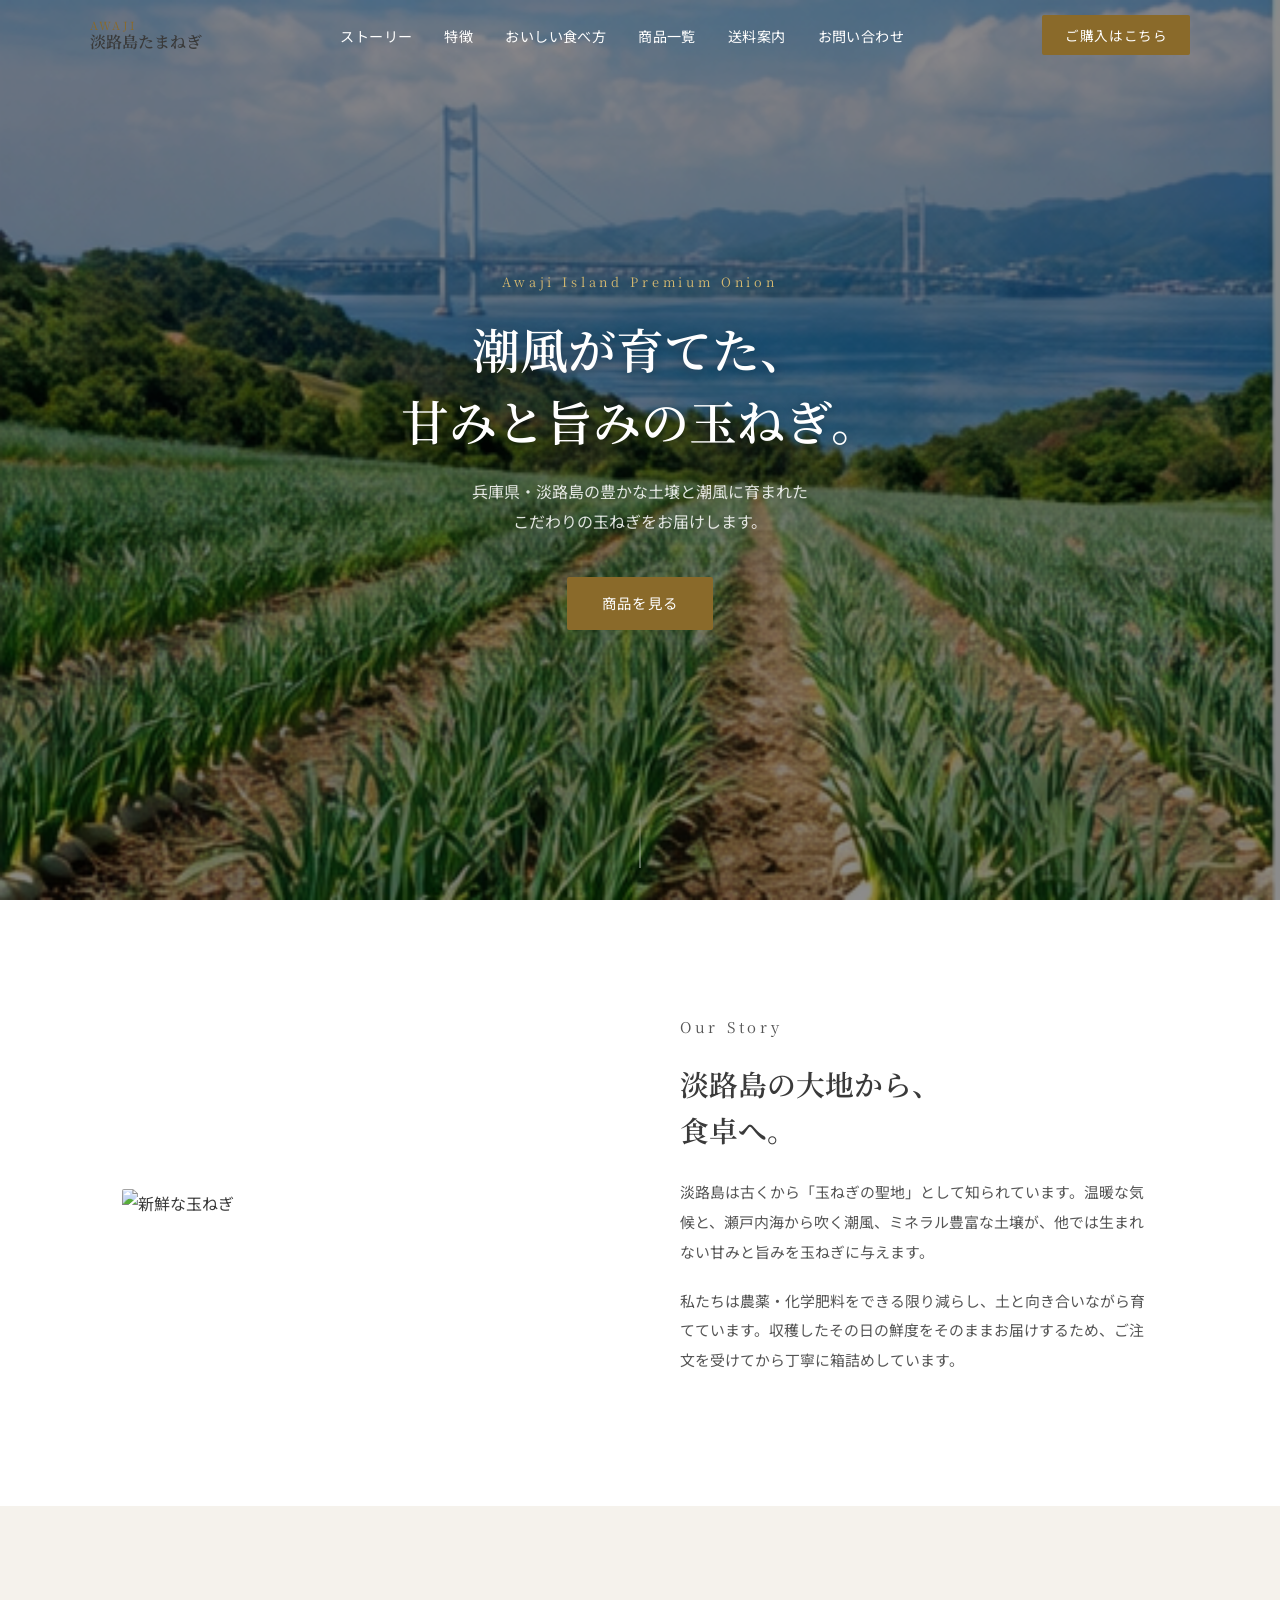
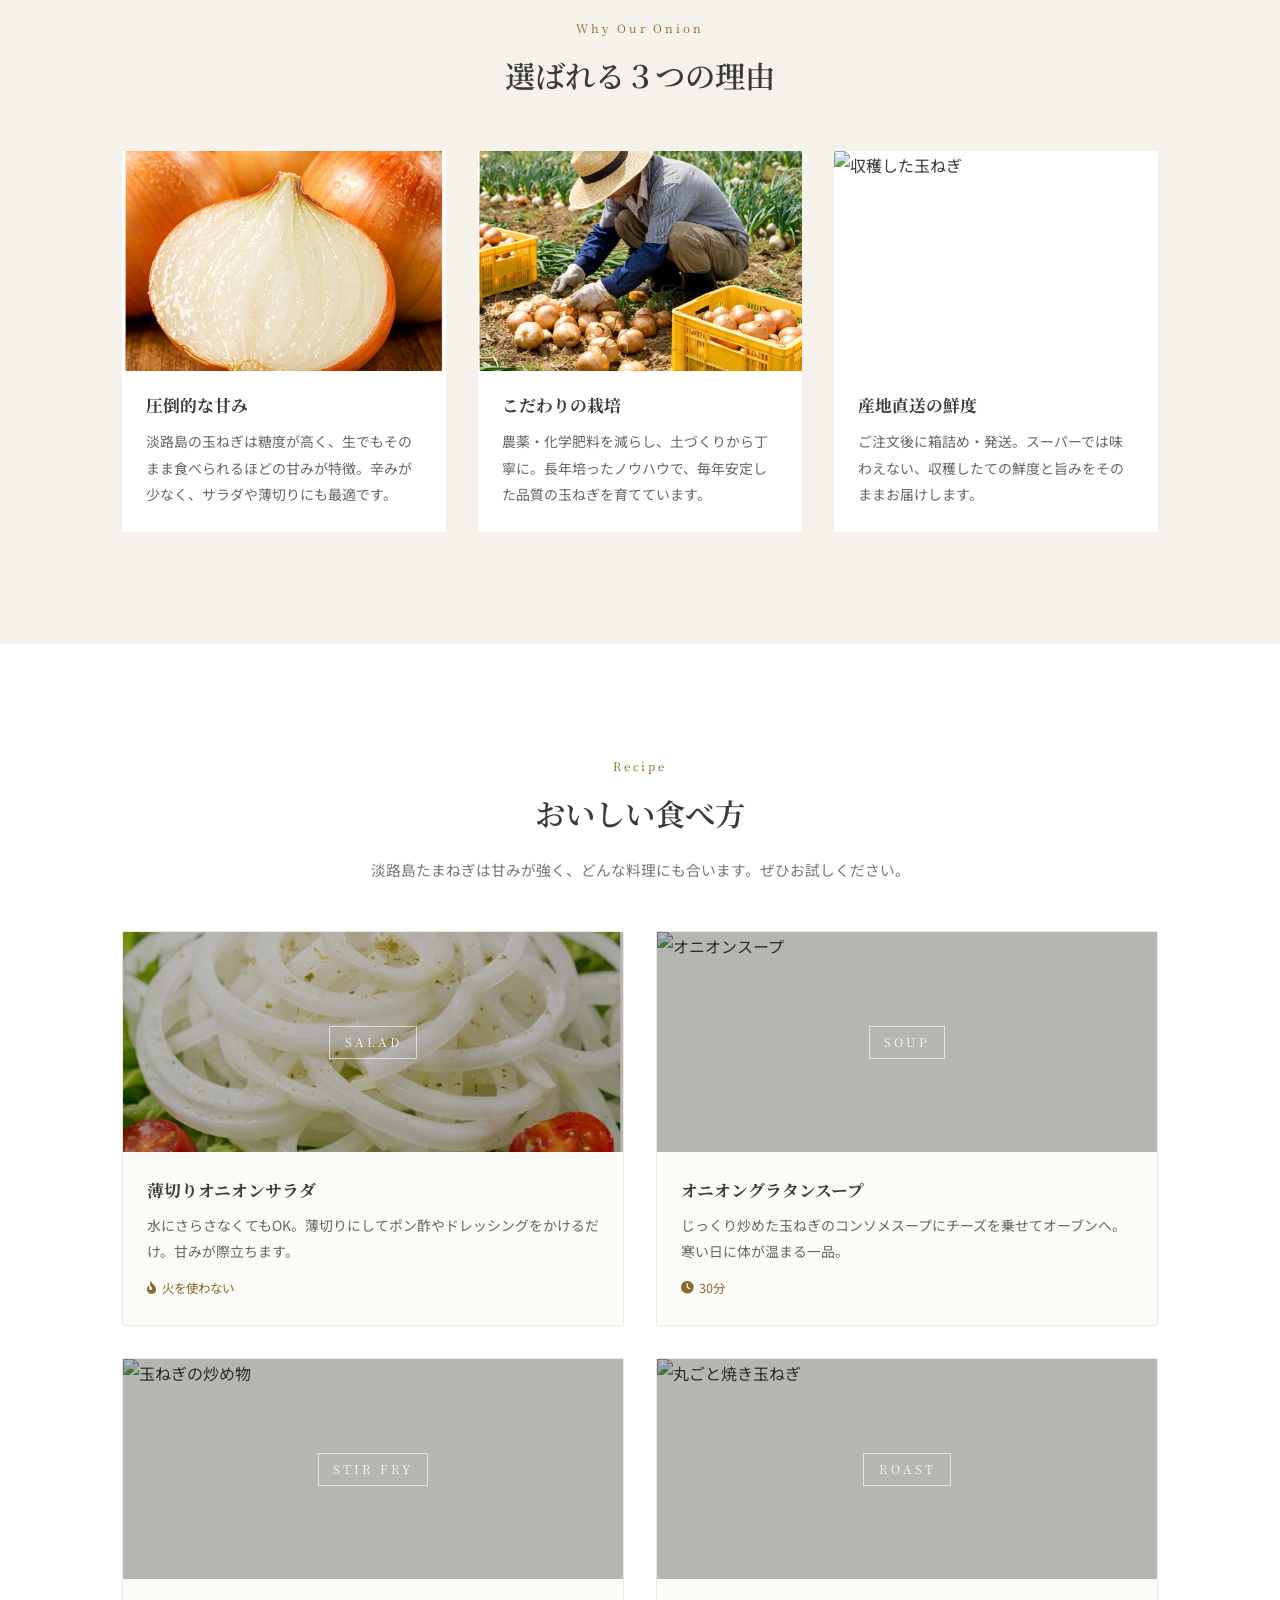
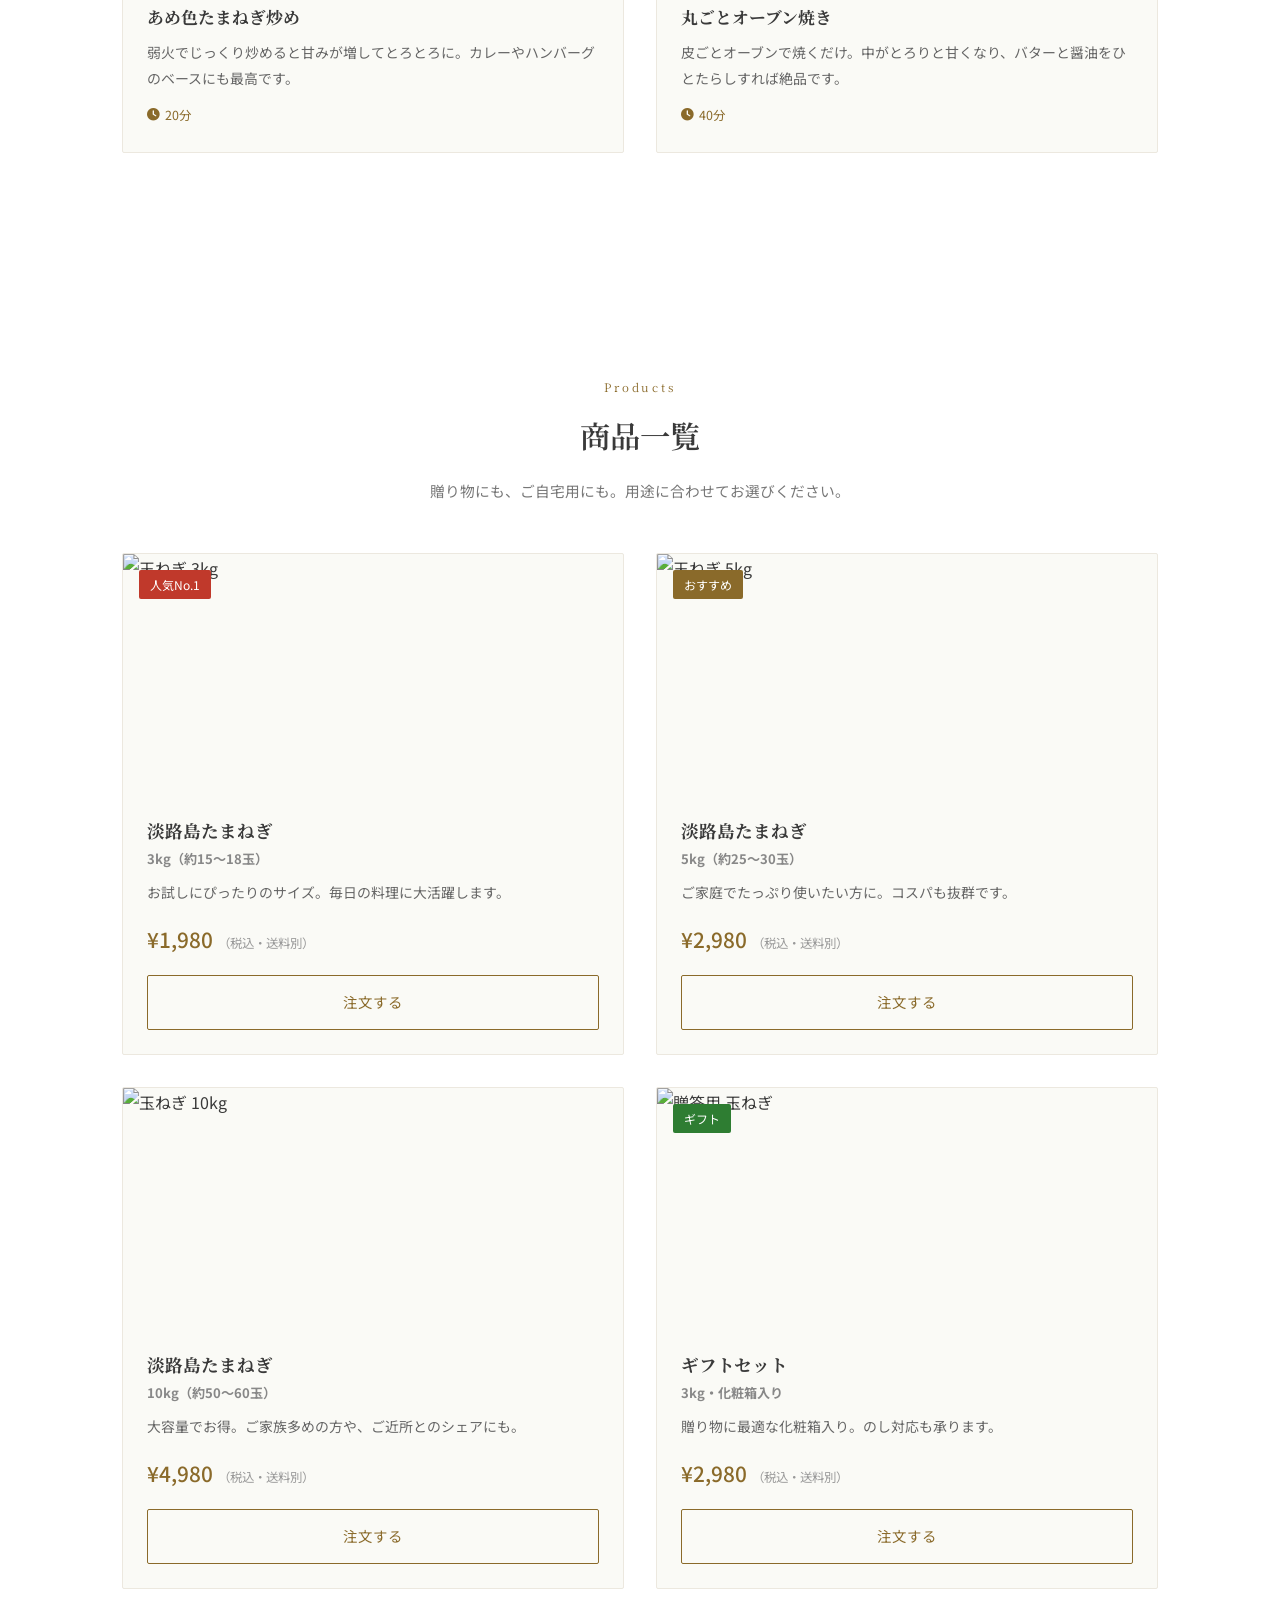
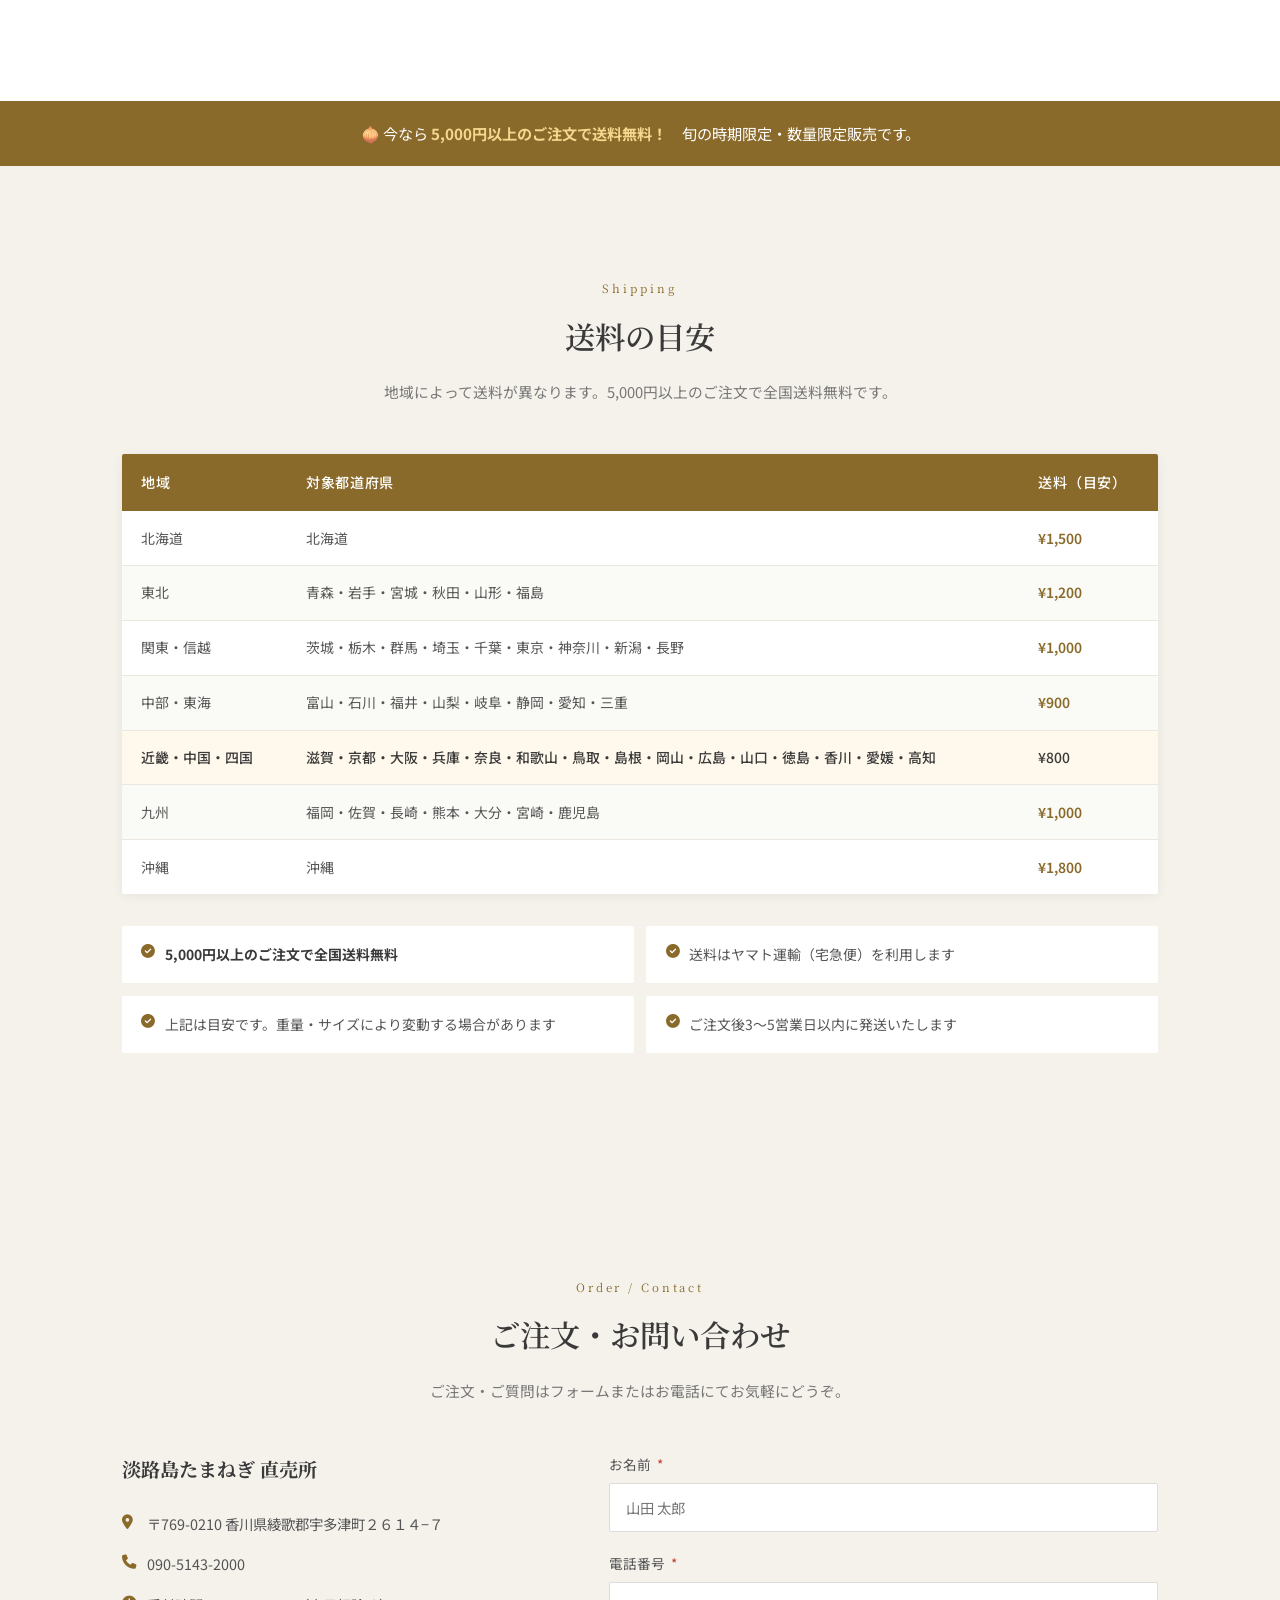
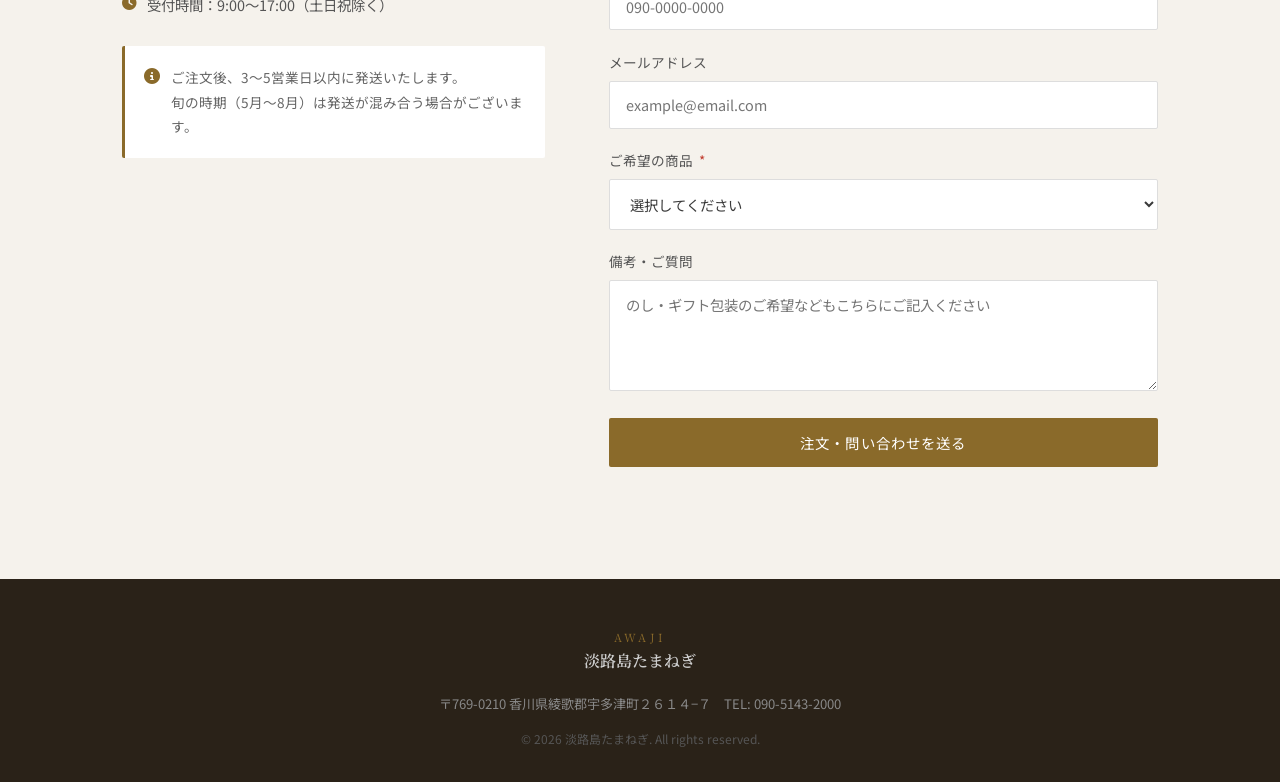
==== commit a96880af: "自前画像4枚に差し替え（ヒーロー・甘み・栽培・サラダ） Co-Authored-By: Claude Sonnet 4.6 <noreply@anthropic.com>" ====
--- a/onion/index.html
+++ b/onion/index.html
@@ -38,7 +38,7 @@
   <!-- ヒーロー -->
   <section class="hero">
     <div class="hero-img-wrap">
-      <img src="https://images.unsplash.com/photo-1574323347407-f5e1ad6d020b?w=1600&q=85" alt="たまねぎ畑" class="hero-img">
+      <img src="hatake_fuuk.jpg.png" alt="たまねぎ畑" class="hero-img">
     </div>
     <div class="hero-content">
       <p class="hero-sub">Awaji Island Premium Onion</p>
@@ -74,14 +74,14 @@
       <div class="features-grid">
         <div class="feature-card">
           <div class="feature-img">
-            <img src="https://images.unsplash.com/photo-1587735243615-c03f25aaff15?w=600&q=85" alt="玉ねぎのクローズアップ">
+            <img src="onion-sweet.jpg.png" alt="玉ねぎのクローズアップ">
           </div>
           <h3>圧倒的な甘み</h3>
           <p>淡路島の玉ねぎは糖度が高く、生でもそのまま食べられるほどの甘みが特徴。辛みが少なく、サラダや薄切りにも最適です。</p>
         </div>
         <div class="feature-card">
           <div class="feature-img">
-            <img src="https://images.unsplash.com/photo-1574323347407-f5e1ad6d020b?w=600&q=85" alt="玉ねぎ畑">
+            <img src="onion-farm.jpg.png" alt="玉ねぎ畑">
           </div>
           <h3>こだわりの栽培</h3>
           <p>農薬・化学肥料を減らし、土づくりから丁寧に。長年培ったノウハウで、毎年安定した品質の玉ねぎを育てています。</p>
@@ -107,7 +107,7 @@
 
         <div class="recipe-card">
           <div class="recipe-img">
-            <img src="https://images.unsplash.com/photo-1587735243615-c03f25aaff15?w=600&q=85" alt="玉ねぎの薄切りサラダ">
+            <img src="onion-salad.jpg.png" alt="玉ねぎの薄切りサラダ">
             <div class="recipe-overlay">
               <span>SALAD</span>
             </div>
@@ -149,7 +149,7 @@
 
         <div class="recipe-card">
           <div class="recipe-img">
-            <img src="https://images.unsplash.com/photo-1574323347407-f5e1ad6d020b?w=600&q=85" alt="丸ごと焼き玉ねぎ">
+            <img src="https://images.unsplash.com/photo-1590165482229-1b35a61c15d2?w=600&q=85" alt="丸ごと焼き玉ねぎ">
             <div class="recipe-overlay">
               <span>ROAST</span>
             </div>
@@ -188,7 +188,7 @@
 
         <div class="product-card">
           <div class="product-img">
-            <img src="https://images.unsplash.com/photo-1587735243615-c03f25aaff15?w=600&q=85" alt="玉ねぎ 5kg">
+            <img src="https://images.unsplash.com/photo-1571680322279-a226e6a4cc2a?w=600&q=85" alt="玉ねぎ 5kg">
             <span class="product-badge popular">おすすめ</span>
           </div>
           <div class="product-info">
@@ -201,7 +201,7 @@
 
         <div class="product-card">
           <div class="product-img">
-            <img src="https://images.unsplash.com/photo-1574323347407-f5e1ad6d020b?w=600&q=85" alt="玉ねぎ 10kg">
+            <img src="https://images.unsplash.com/photo-1609167830220-7164aa360951?w=600&q=85" alt="玉ねぎ 10kg">
           </div>
           <div class="product-info">
             <h3>淡路島たまねぎ<br><small>10kg（約50〜60玉）</small></h3>
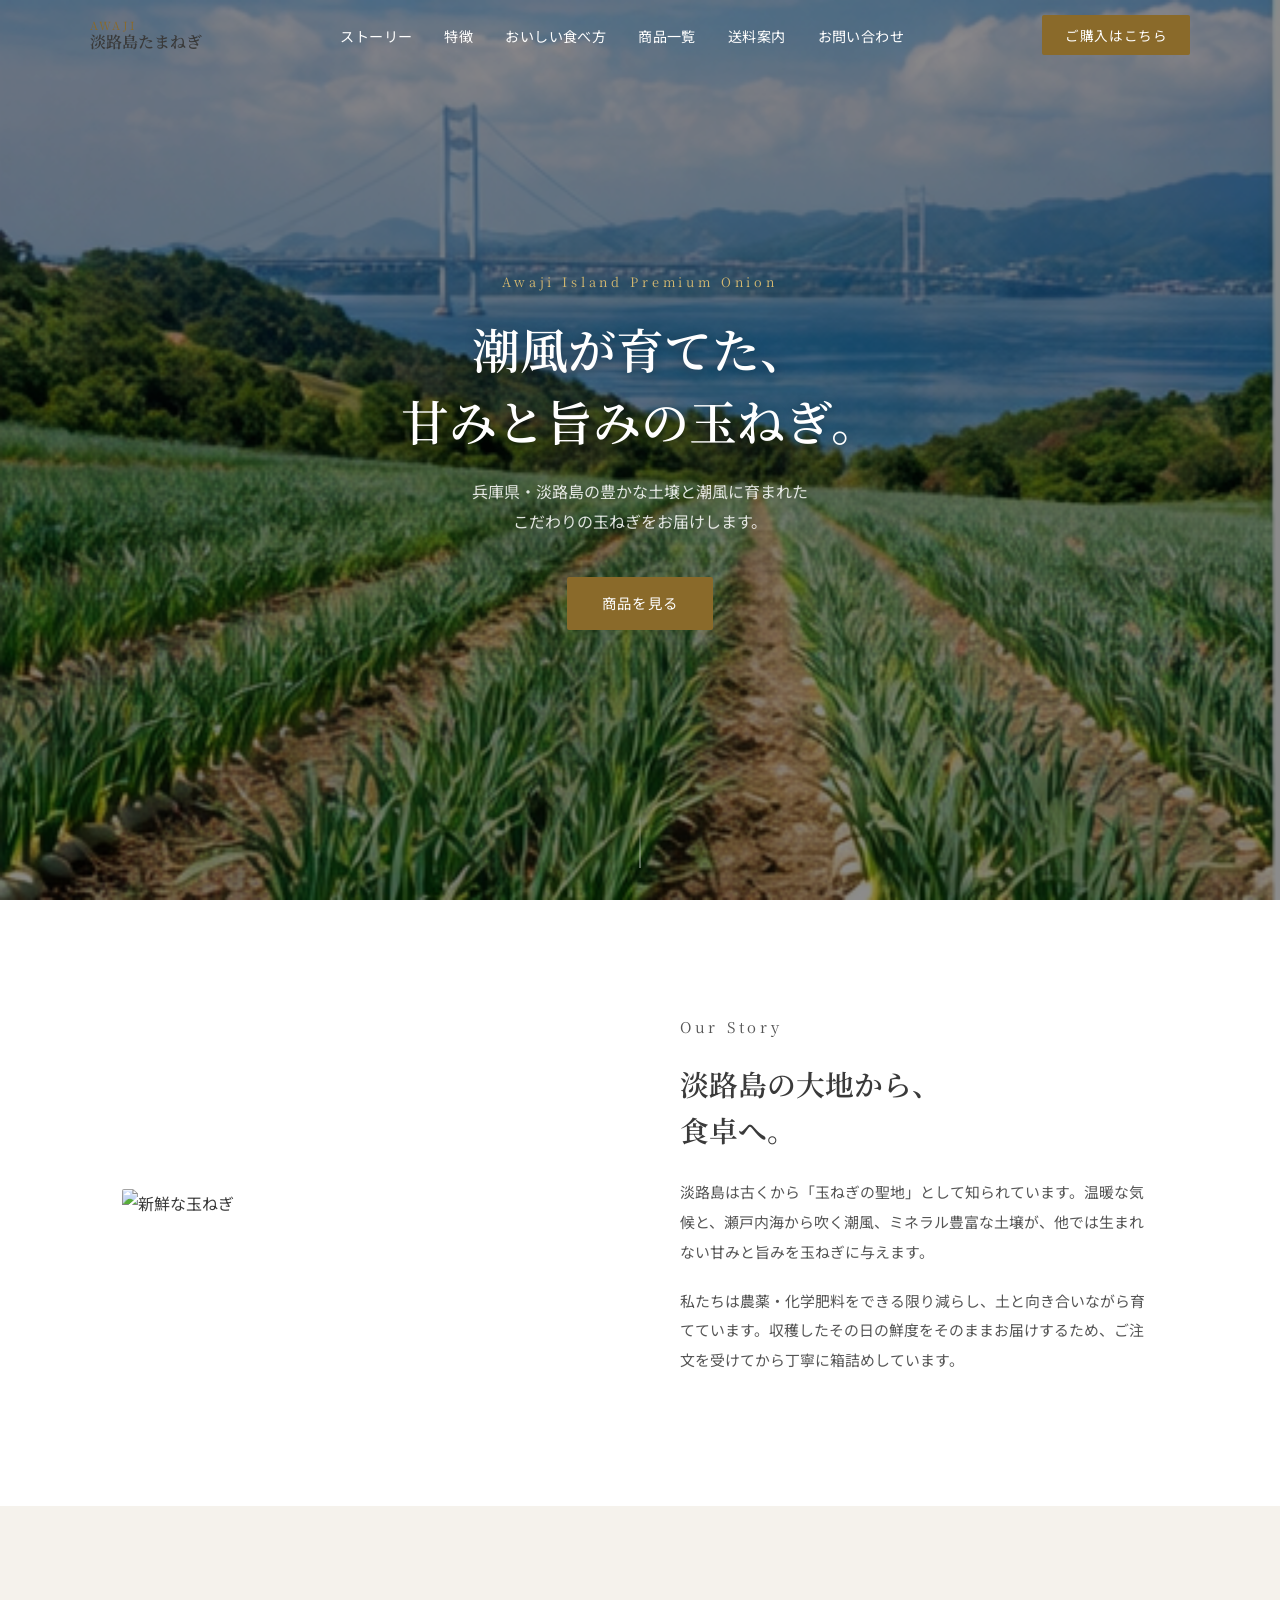
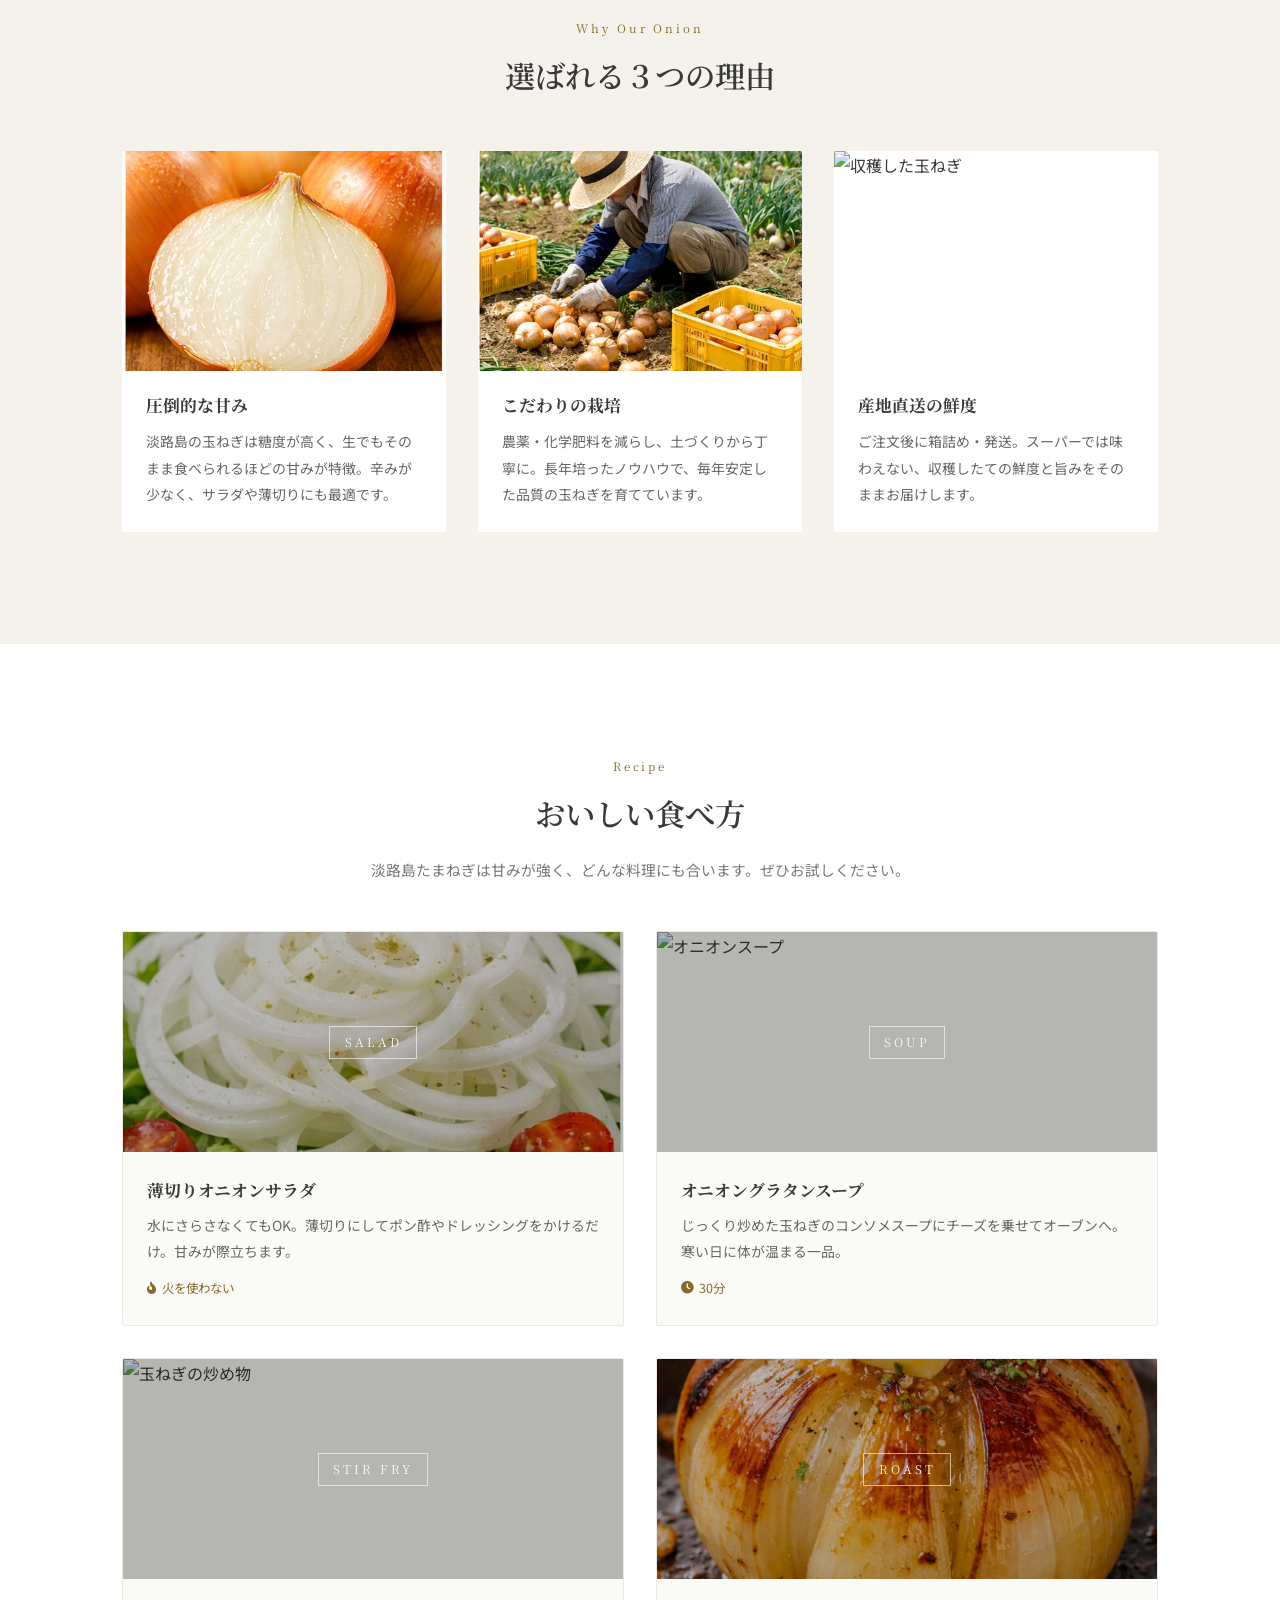
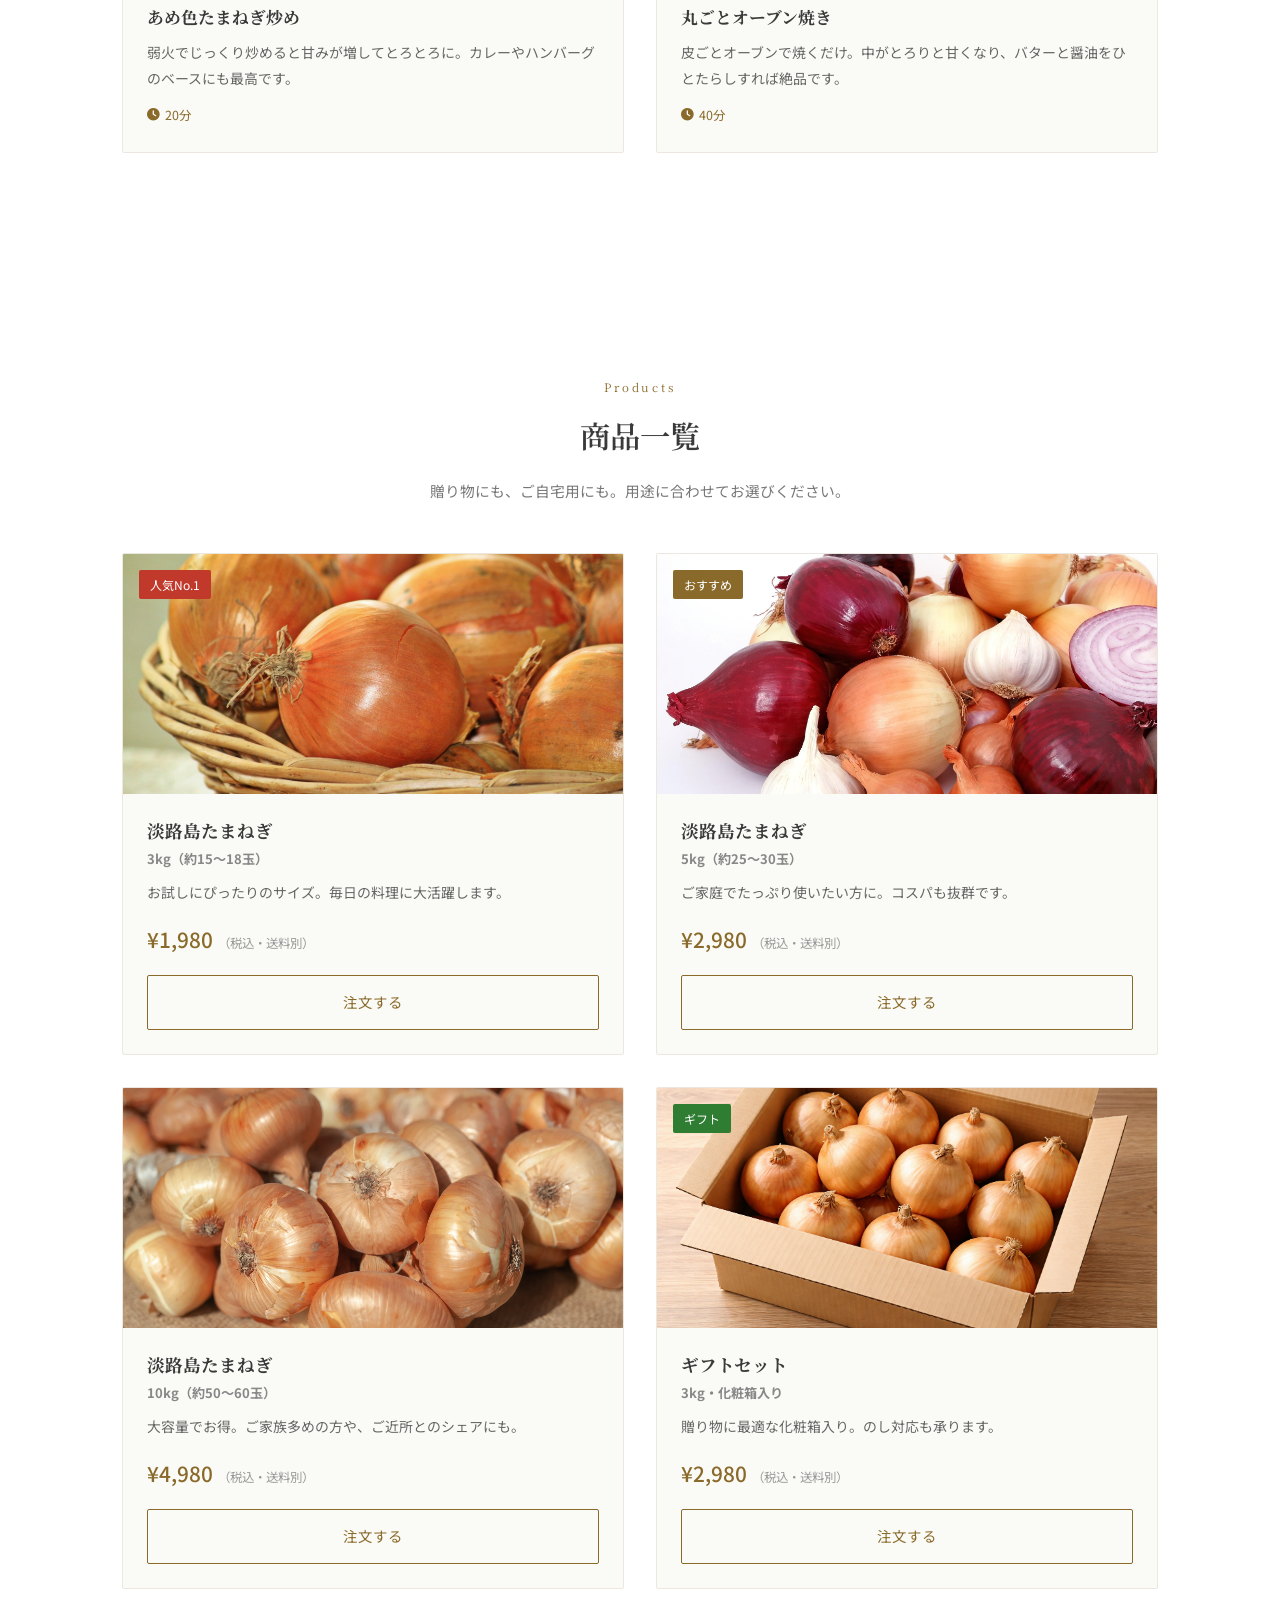
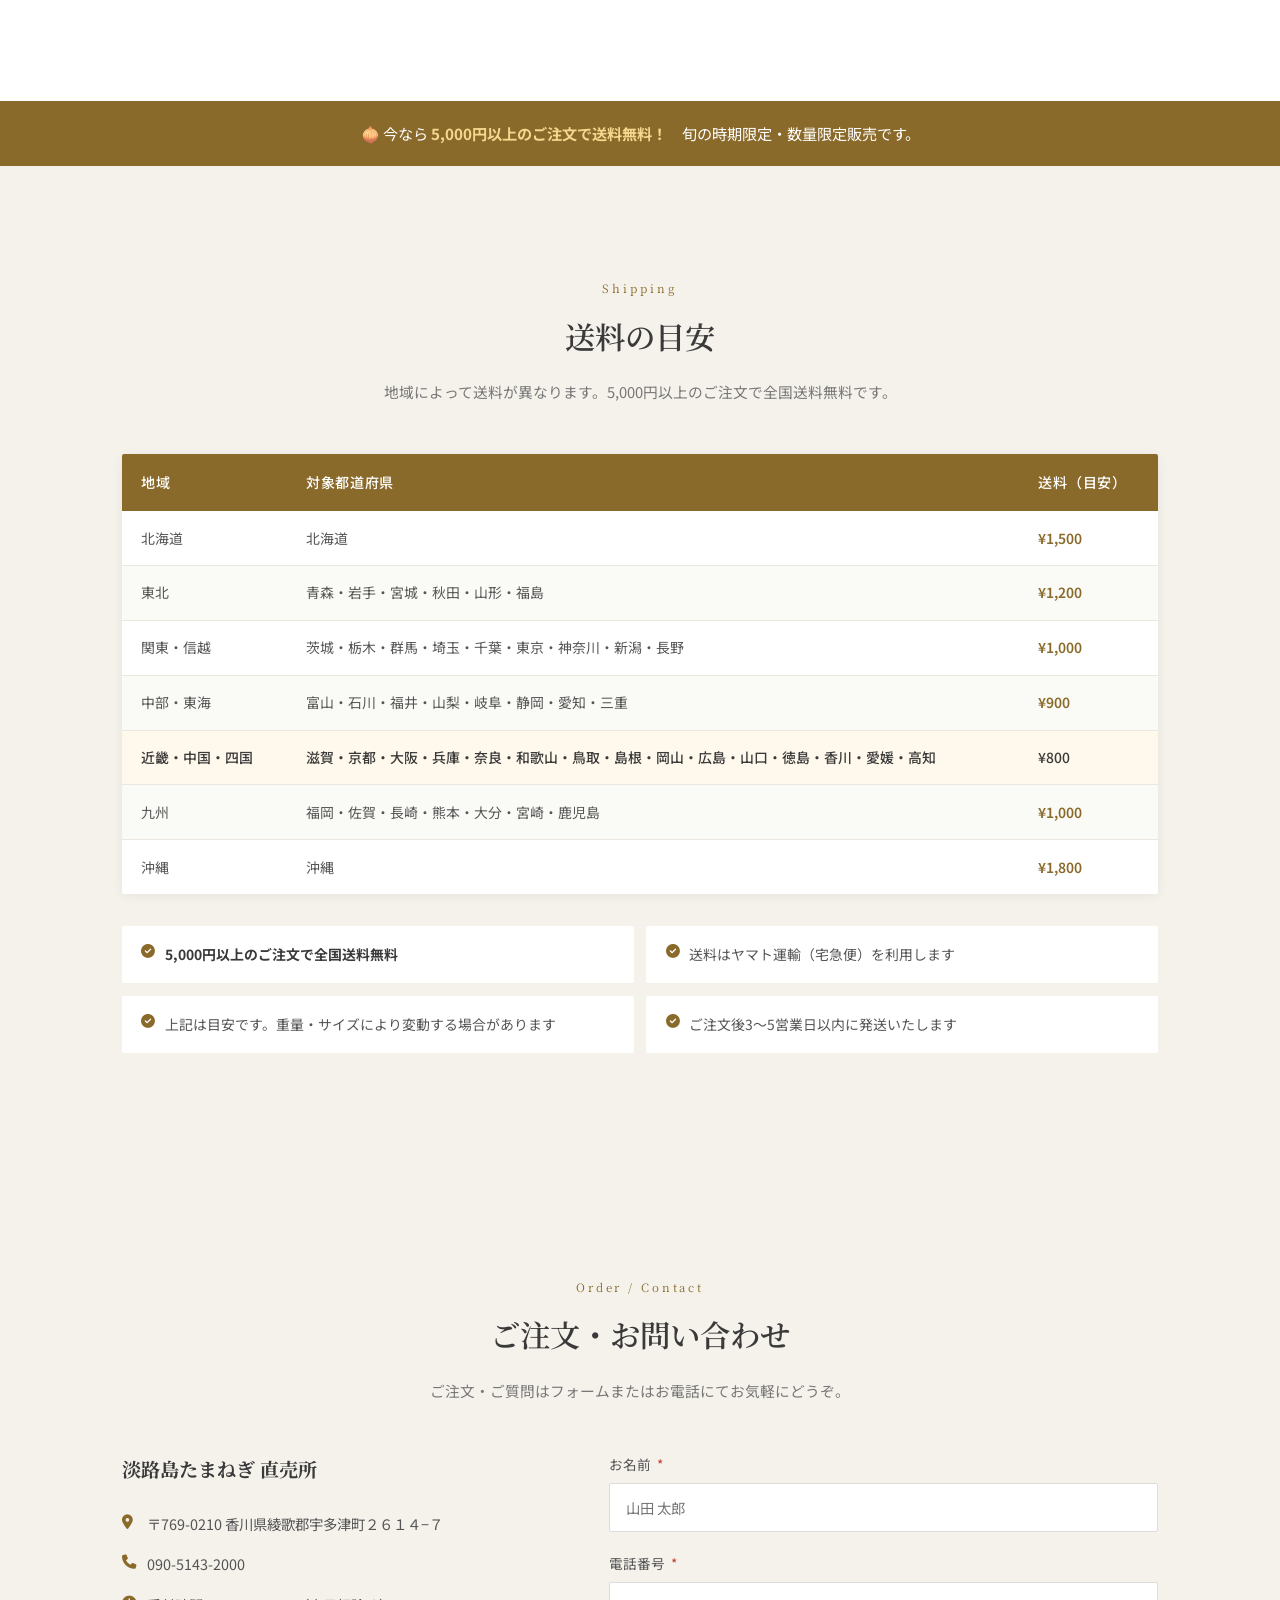
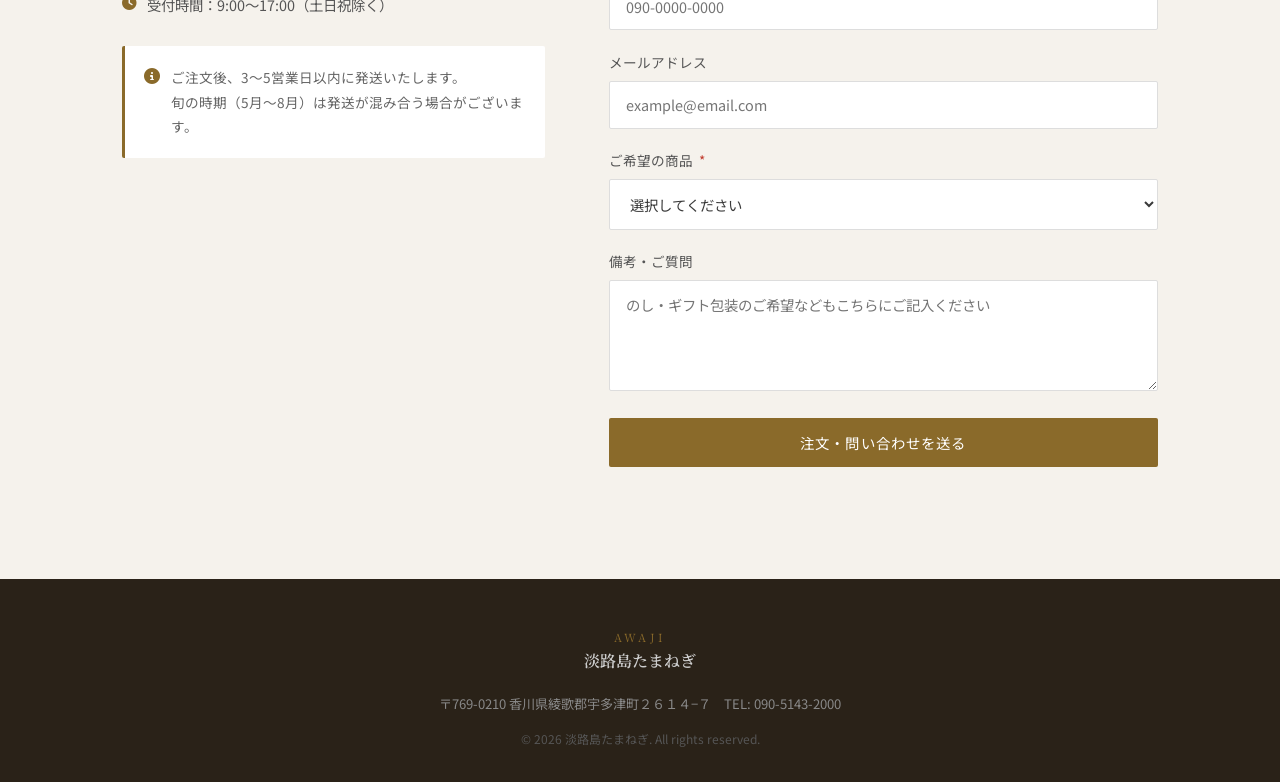
==== commit b952cf5d: "丸ごと焼き・3kg・5kg・10kg・ギフトの画像を自前画像に差し替え Co-Authored-By: Claude Sonnet 4.6 <noreply@anthropic.com>" ====
--- a/onion/index.html
+++ b/onion/index.html
@@ -149,7 +149,7 @@
 
         <div class="recipe-card">
           <div class="recipe-img">
-            <img src="https://images.unsplash.com/photo-1590165482229-1b35a61c15d2?w=600&q=85" alt="丸ごと焼き玉ねぎ">
+            <img src="onion-roast.png.png" alt="丸ごと焼き玉ねぎ">
             <div class="recipe-overlay">
               <span>ROAST</span>
             </div>
@@ -175,7 +175,7 @@
 
         <div class="product-card">
           <div class="product-img">
-            <img src="https://images.unsplash.com/photo-1618512496248-a07fe83aa8cb?w=600&q=85" alt="玉ねぎ 3kg">
+            <img src="onion-3kg.png.jpg" alt="玉ねぎ 3kg">
             <span class="product-badge">人気No.1</span>
           </div>
           <div class="product-info">
@@ -188,7 +188,7 @@
 
         <div class="product-card">
           <div class="product-img">
-            <img src="https://images.unsplash.com/photo-1571680322279-a226e6a4cc2a?w=600&q=85" alt="玉ねぎ 5kg">
+            <img src="onion-5kg.png.jpg" alt="玉ねぎ 5kg">
             <span class="product-badge popular">おすすめ</span>
           </div>
           <div class="product-info">
@@ -201,7 +201,7 @@
 
         <div class="product-card">
           <div class="product-img">
-            <img src="https://images.unsplash.com/photo-1609167830220-7164aa360951?w=600&q=85" alt="玉ねぎ 10kg">
+            <img src="onion-10kg.png.jpg" alt="玉ねぎ 10kg">
           </div>
           <div class="product-info">
             <h3>淡路島たまねぎ<br><small>10kg（約50〜60玉）</small></h3>
@@ -213,7 +213,7 @@
 
         <div class="product-card">
           <div class="product-img">
-            <img src="https://images.unsplash.com/photo-1618512496248-a07fe83aa8cb?w=600&q=85" alt="贈答用 玉ねぎ">
+            <img src="onion-gift.png.png" alt="贈答用 玉ねぎ">
             <span class="product-badge gift">ギフト</span>
           </div>
           <div class="product-info">
